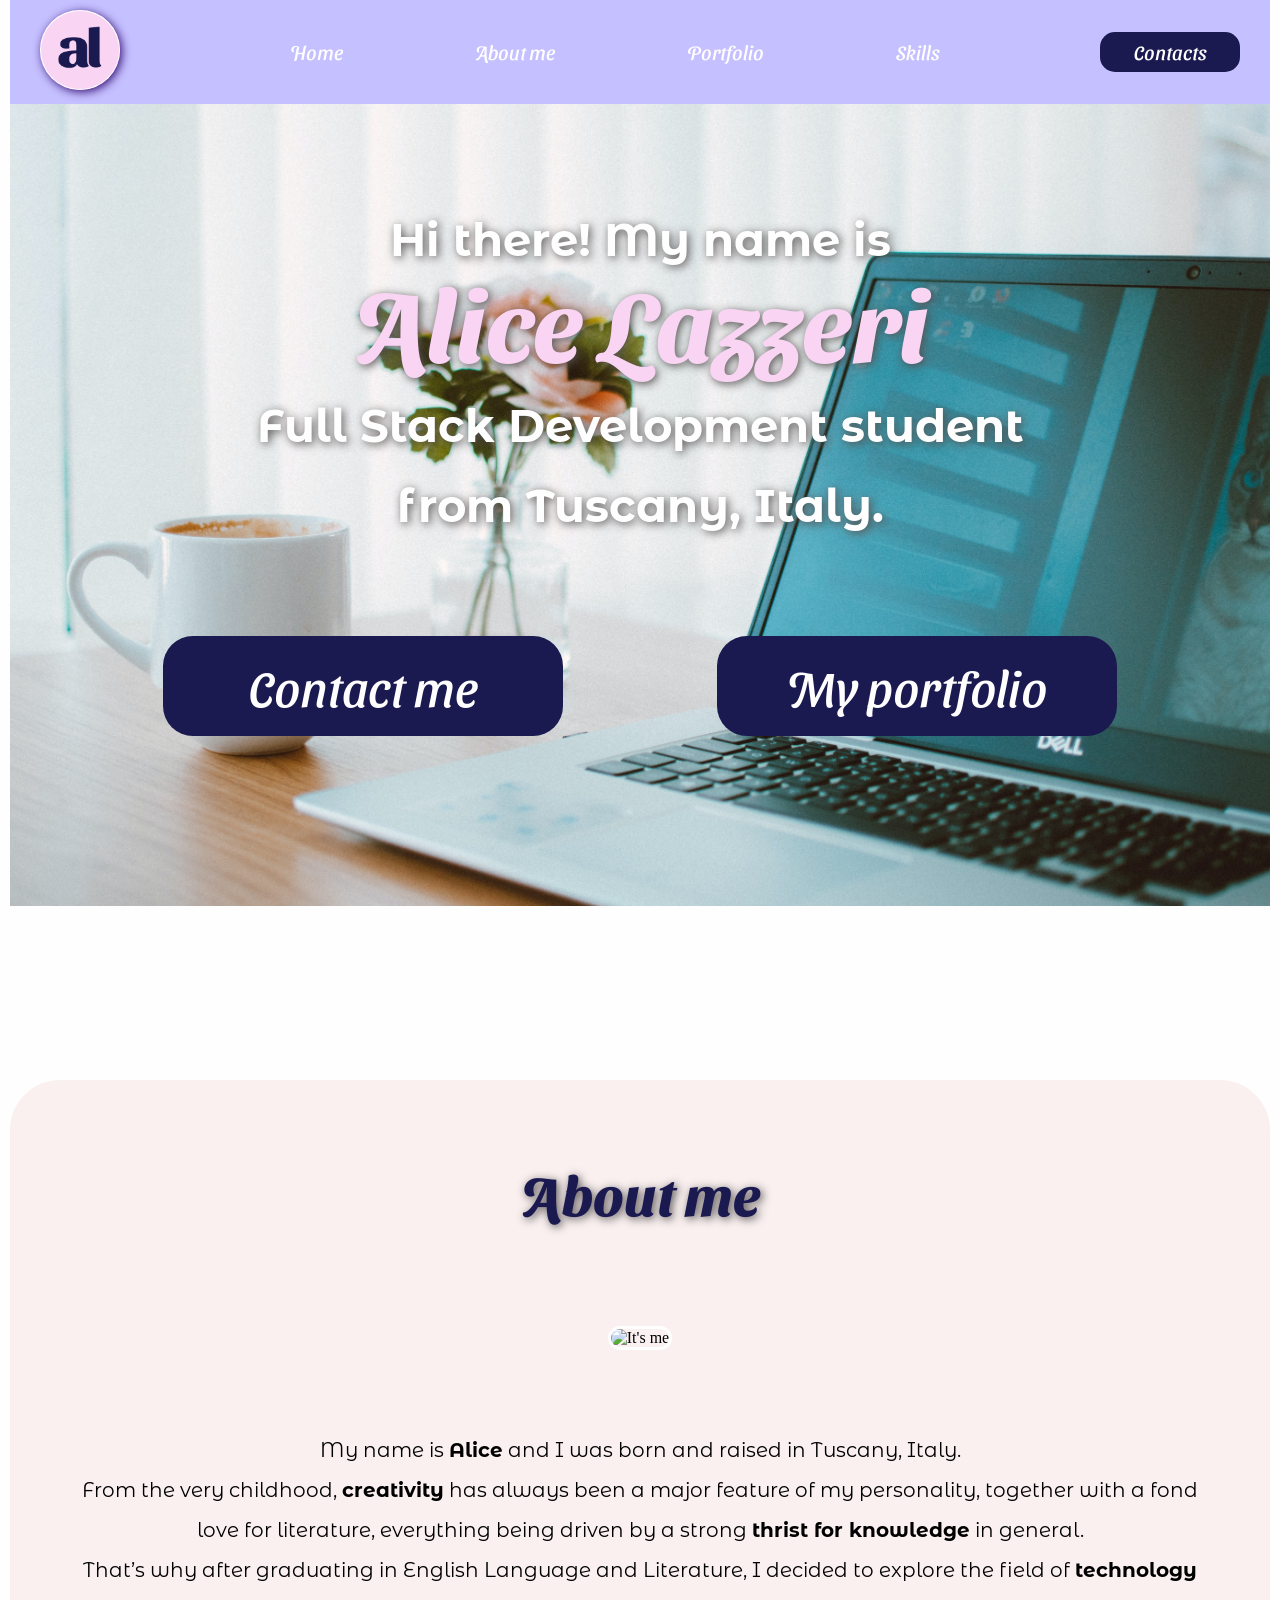
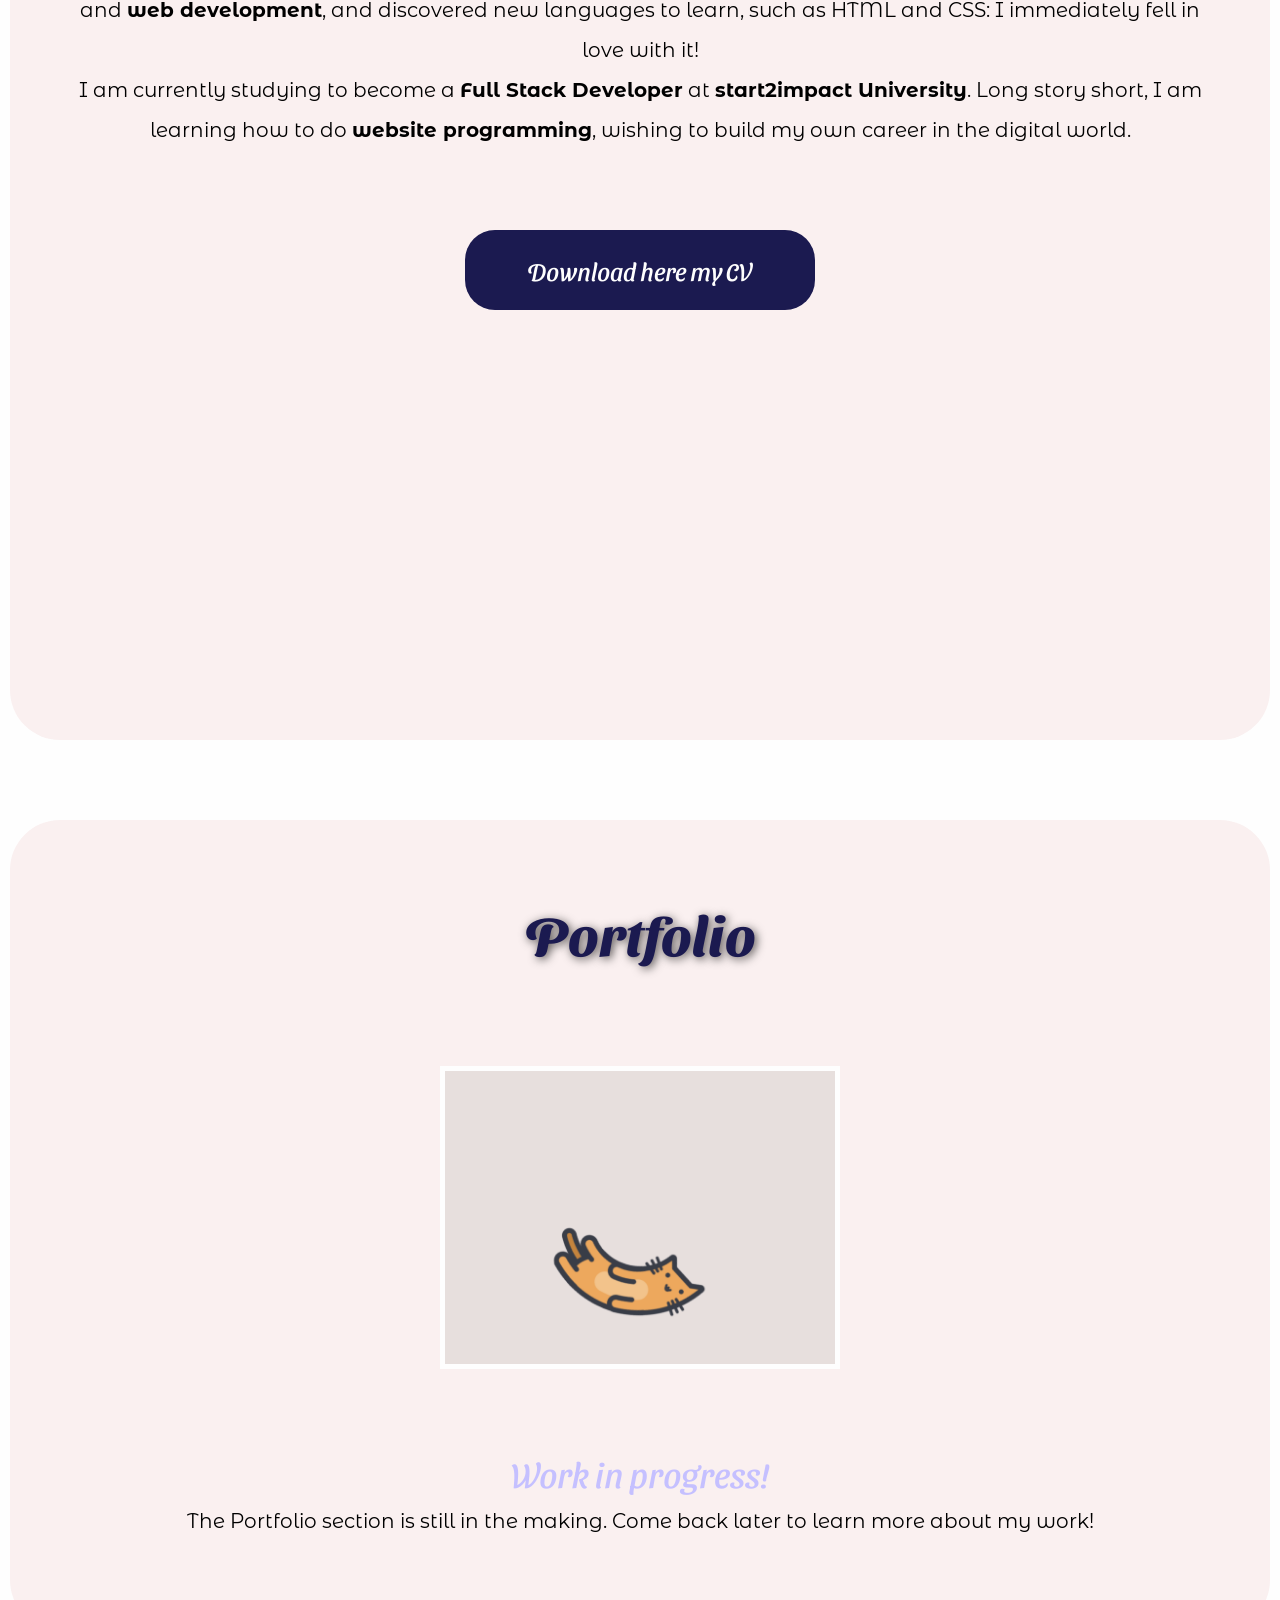
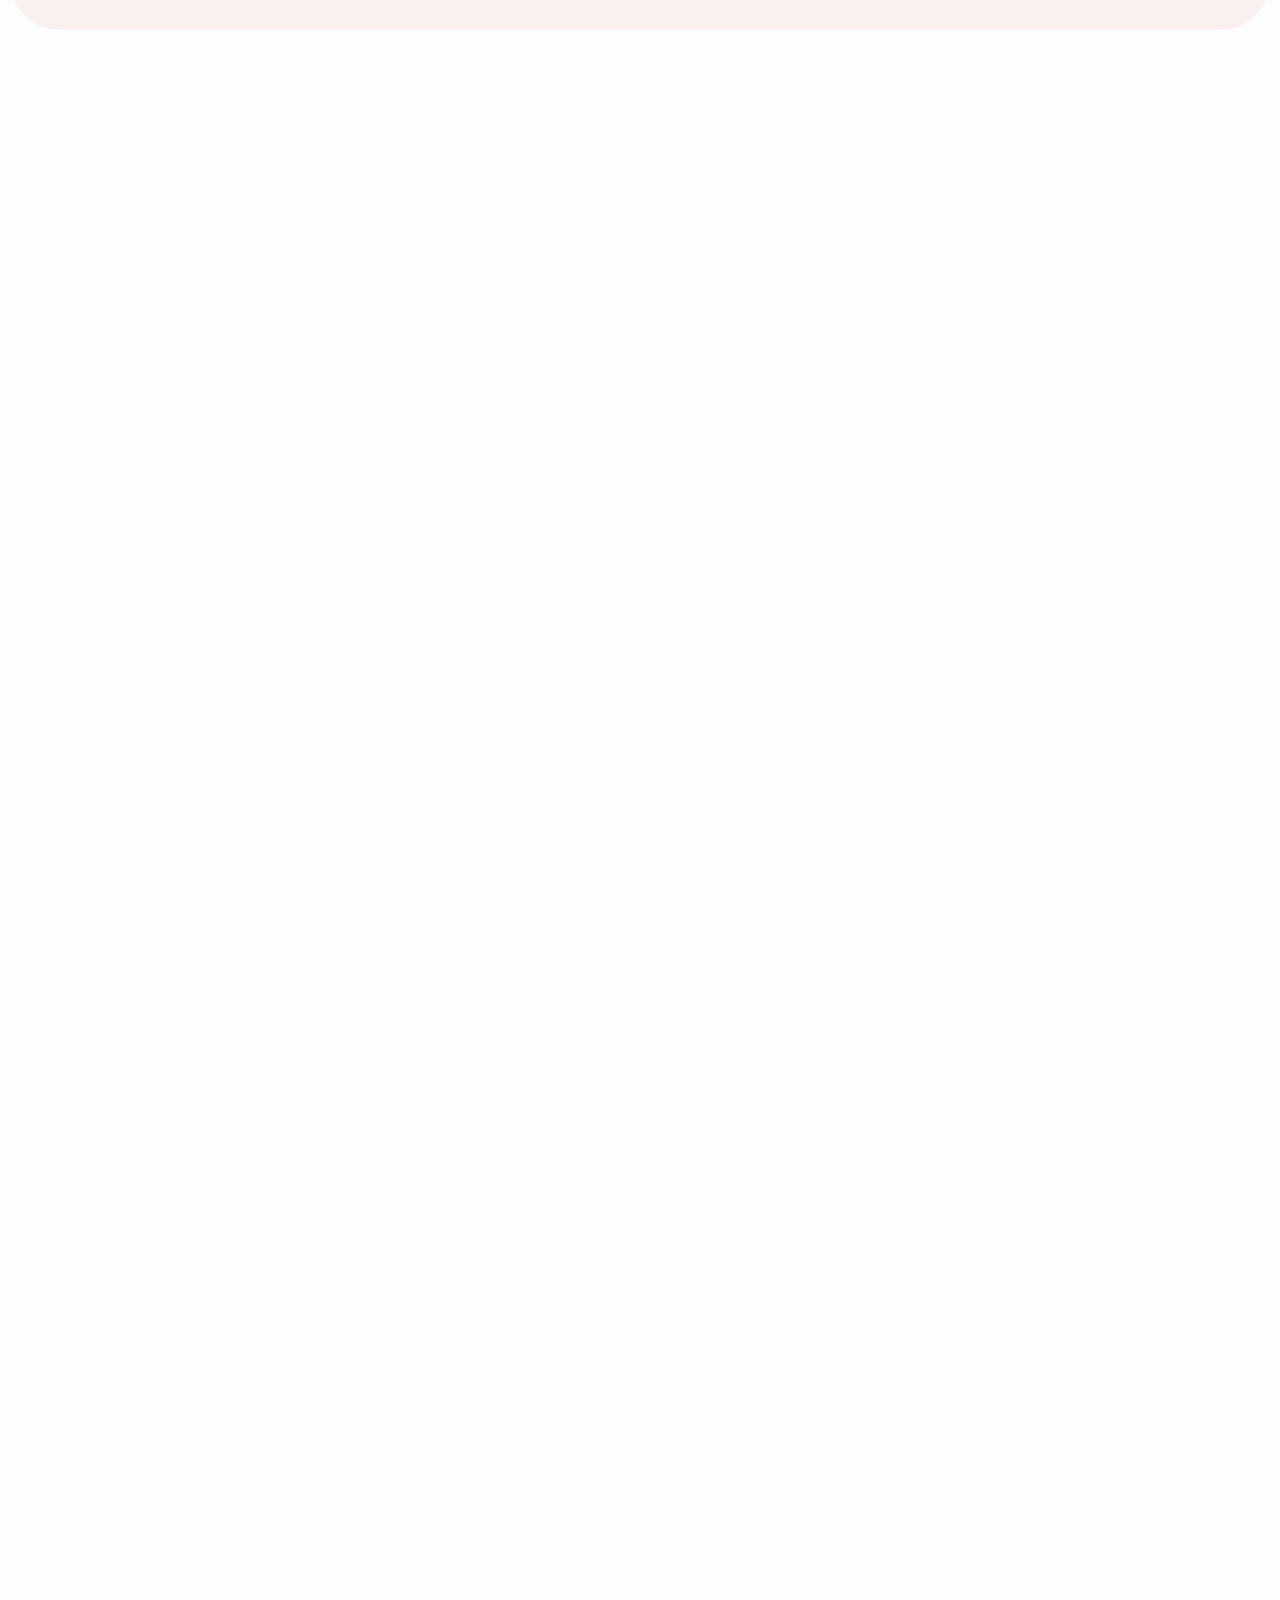
==== index.html @ 61d0f6f8 "creata pagina Portfolio" ====
<!DOCTYPE html>
<html lang="en">
<head>
  <meta charset="UTF-8">
  <meta http-equiv="X-UA-Compatible" content="IE=edge">
  <meta name="viewport" content="width=device-width, initial-scale=1.0">
  <title>Alice Lazzeri &#10072; Full Stack Developer</title>

  <link rel="icon" type="image/x-icon" href="assets/images/favicon.ico">

  <link rel="stylesheet" href="assets/css/general.css">
  <link rel="stylesheet" href="assets/css/header.css">
  <link rel="stylesheet" href="assets/css/homepage.css">
  <link rel="stylesheet" href="assets/css/aboutme.css">
  <link rel="stylesheet" href="assets/css/portfolio.css">
  <link rel="stylesheet" href="assets/css/skills.css">
  <link rel="stylesheet" href="assets/css/contacts.css">
  <link rel="stylesheet" href="assets/css/footer.css">

  <link rel="preconnect" href="https://fonts.googleapis.com">
  <link rel="preconnect" href="https://fonts.gstatic.com" crossorigin>
  <link href="https://fonts.googleapis.com/css2?family=Montserrat+Alternates:wght@100;700&family=Sansita+Swashed:wght@700&display=swap" rel="stylesheet">
 

</head>
<body>

  <!--Header-->

  <header>
    <nav class="navbar">
      <div class="left-section">
        <a href="#"> 
          <img class="lazzeri-logo" src="assets/images/logo.png" alt="My logo">
        </a>
      </div>
      <div class="middle-section">
          <a class="sections" href="#homepage">Home</a>
          <a class="sections" href="#aboutme">About me</a>
          <a class="sections" href="#portfolio">Portfolio</a>
          <a class="sections" href="#skills">Skills</a>
      </div>
      <div class="right-section">
        <button class="contacts">
          <a class="sections" href="#contacts">Contacts</a>
        </button>
      </div>
    </nav>
  </header>

  <!--Homepage-->

  <div class="intro-homepage" id="homepage">
    <div class="intro-container">
      <p class="introduction">Hi there! My name is <br>
        <span class="name">Alice Lazzeri</span> <br>
        Full Stack Development student from Tuscany, Italy.</p>
    </div>
    <div class="buttons-container">
      <button class="contact-me">
        <a class="contact-action" href="#contacts">Contact me</a>
      </button>
      <button class="contact-me">
        <a class="contact-action" href="#portfolio">My portfolio</a>
      </button>
    </div>
  </div>

  <!--About me-->

  <div class="intro-aboutme" id="aboutme">
    <h1 class="title-section">About me</h1>
    <div class="pic-container">
      <img class="profile-pic" src="assets/images/alice-lazzeri.png" alt="It's me">
    </div>
    <div class="mystory-container">
      <p class="mystory">My name is <strong>Alice</strong> and I was born and raised in Tuscany, Italy.</p>
      <p class="mystory">From the very childhood, <strong>creativity</strong> has always been a major feature of my personality, together with a fond love for literature, everything being driven by a strong <strong>thrist for knowledge</strong> in general.</p>
      <p class="mystory">That’s why after graduating in English Language and Literature, I decided to explore the field of <strong>technology</strong> and <strong>web development</strong>, and discovered new languages to learn, such as HTML and CSS: I immediately fell in love with it!</p>
      <p class="mystory">I am currently studying to become a <strong>Full Stack Developer</strong> at <a class="s2i-link"href="https://www.start2impact.it/" target="_blank">start2impact University</a>. Long story short, I am learning how to do <strong>website programming</strong>, wishing to build my own career in the digital world. </p>
    </div>
    <div class="button-container">
      <button class="download-cv"><a class="download-action" href="assets/pdf/CV_Lazzeri_Alice.pdf" target="_blank">Download here my CV</a></button>
    </div>
  </div>
  
  <!--Portfolio-->

  <div class="intro-portfolio" id="portfolio">
    <h1 class="title-section">Portfolio</h1>
    <div class="pic-container">
      <img class="loading" src="assets/images/kitty.gif" alt="Loading">
    </div>
    <div class="workinprog-container">
      <p class="workinprog"><span class="workinprog-title">Work in progress!</span> <br> 
      The Portfolio section is still in the making. Come back later to learn more about my work!</p>
    </div>
  </div>
  
 
 


</body>
</html>
---- assets/css/general.css ----
* {
    padding: 0;
    margin: 0;
    box-sizing: border-box;
    list-style: none; 
    text-decoration: none;
    scroll-behavior: smooth;
}
body {
  margin-bottom: 10px;
  margin-left: 10px;
  margin-right: 10px;
  background-color: #fefefe;
  height: 5000px;
}
p {
  font-family: 'Montserrat Alternates', sans-serif;
}
h1 {
  font-family: 'Sansita Swashed', cursive;
}
---- assets/css/header.css ----
nav {
  margin-bottom: 10px;
  margin-left: 10px;
  margin-right: 10px;
  display: flex;
  flex-direction: row;
  justify-content: space-between;
  position: fixed; 
  top: 0;
  left: 0;
  right: 0;
  bottom: 100;
  z-index: 100;
  background-color: #c5c0ff;
}
.left-section {
  display: flex; 
  justify-content: left;
  position: center;
}
.lazzeri-logo {
  width: 80px;
  height: 80px;
  border-radius: 40px;
  margin-top: 10px;
  margin-bottom: 10px;
  margin-right: 10px;
  margin-left: 30px;
  box-shadow: 2px 2px 10px rgb(51, 13, 113);
}
.middle-section {
  display: flex;
  justify-content: space-between;
  align-items: center;
  width: 650px;
}
.sections {
  font-family: 'Sansita Swashed', cursive;
  font-size: 20px;
  cursor: pointer;
  color: #fefefe;
  transition: color 0.5s text-shadow 0.5s;
}
.sections:hover {
  color: #f9d5f3;
  text-shadow: 0 0 20px rgb(85, 81, 81);
}
.sections:active {
  color: #c5c0ff;
}
.right-section {
  display: flex; 
  justify-content: space-between;
  align-items: center;
  margin-right: 30px;
}
.contacts {
  background-color: #1b1a50;
  font-size: 20px;
  cursor: pointer;
  border: none; 
  width: 140px;
  height: 40px;
  border-radius: 15px;
  transition: color 0.5s box-shadow 0.5s;
}
.contacts:hover {
  box-shadow: 0 0 20px rgb(85, 81, 81);
}
---- assets/css/homepage.css ----
.intro-homepage {
  text-align: center;
  width: 100%;
  height: 1000px;
  padding-top: 100px;
  padding-bottom: 400px;
  background-image: url(../images/pc-flowers.jpg);
  background-size: cover;
  background-repeat: no-repeat;
  background-position: center;
  background-attachment: fixed;
  text-align: center;
}
.intro-container {
  text-align: center;
  margin-top: 100px;
  padding-left: 200px;
  padding-right: 200px;
 
}
.introduction {
  font-size: 45px;
  font-weight: bold;
  text-align: center;
  color: #fefefe;
  z-index: 1;
  line-height: 80px;
  text-shadow: 2px 2px 10px rgb(85, 81, 81);
}
.name {
  font-family: 'Sansita Swashed', cursive;
  font-size: 100px;
  color: #f9d5f3;
  text-shadow: 2px 2px 10px rgb(85, 81, 81);
}
.buttons-container {
  display: flex;
  flex-direction: row;
  justify-content: space-evenly;
  align-items: center;
}
.contact-me {
  margin-top: 90px;
  background-color: #1b1a50;
  cursor: pointer;
  border: none; 
  width: 400px;
  height: 100px;
  border-radius: 30px;
  transition: color 0.5s box-shadow 0.5s;
}
.contact-me:hover {
  box-shadow: 0 0 20px rgb(85, 81, 81);
}
.contact-action {
  font-family: 'Sansita Swashed', cursive;
  font-size: 50px;
  color: #fefefe;
  text-align: center;
  transition: color 0.5s text-shadow 0.5s;
}
.contact-action:hover {
  color: #f9d5f3;
  text-shadow: 0 0 20px rgb(85, 81, 81);
}
.contact-action:active {
  color: #c5c0ff;
}
---- assets/css/aboutme.css ----
.intro-aboutme {
  margin-top: 80px;
  margin-bottom: 80px;
  background-color: #faf0f0;
  border-radius: 50px;
  height: 1260px;
}
.title-section {
  color: #1b1a50; 
  font-size: 55px;
  text-align: center;
  padding-top: 80px;
  text-shadow: 2px 2px 10px rgb(85, 81, 81);
}
.pic-container {
  margin-top: 80px;
  margin-bottom: 80px;
  text-align: center;
}
.profile-pic {
  width: 300px;
  height: 300px; 
  border-radius: 150px;
  border-style: solid;
  border-width: 3px;
  border-color: #fefefe;
  object-fit: cover;
  position: relative;
}
.mystory-container {
  text-align: center;
  padding-bottom: 50px;
  padding-left: 50px;
  padding-right: 50px;
}
.mystory {
  font-size: 20px;
  text-align: center;
  line-height: 40px;
}
.bold-text {
  font-weight: 700;
}
.s2i-link {
  font-weight: bold;
  color: #000000;
}
.s2i-link:hover {
  color: #0ea158;
  text-decoration: underline;
}
.s2i-link:active {
  color: #811d7d;
  text-decoration: underline;
}
.button-container {
  text-align: center;
  margin-top: 30px;
}
.download-cv {
  background-color: #1b1a50;
  cursor: pointer;
  border: none; 
  width: 350px;
  height: 80px;
  border-radius: 30px;
  transition: color 0.5s box-shadow 0.5s;
}
.download-cv:hover {
  box-shadow: 0 0 20px rgb(85, 81, 81);
}
.download-action {
  font-family: 'Sansita Swashed', cursive;
  font-size: 25px;
  color: #fefefe;
  text-align: center;
  transition: color 0.5s text-shadow 0.5s;
}
.download-action:hover {
  color: #f9d5f3;
  text-shadow: 0 0 20px rgb(85, 81, 81);
}
.download-action:active {
  color: #c5c0ff;
}
---- assets/css/portfolio.css ----
.intro-portfolio {
  margin-top: 80px;
  margin-bottom: 80px;
  background-color: #faf0f0;
  border-radius: 50px;
  height: 810px;
}
.title-section {
  color: #1b1a50; 
  font-size: 55px;
  text-align: center;
  padding-top: 80px;
  text-shadow: 2px 2px 10px rgb(85, 81, 81);
}
.pic-container {
  margin-top: 100px;
  margin-bottom: 80px;
  text-align: center;
}
.loading {
  width: 400px;
  border-style: solid;
  border-width: 5px;
  border-color: #fefefe;
}
.workinprog-container {
  margin-top: 80px;
  margin-bottom: 50px;
  text-align: center;
  line-height: 40px;
}
.workinprog {
  font-size: 20px;
}
.workinprog-title {
  font-family: 'Sansita Swashed', cursive;
  font-size: 35px;
  color: #c5c0ff;
}
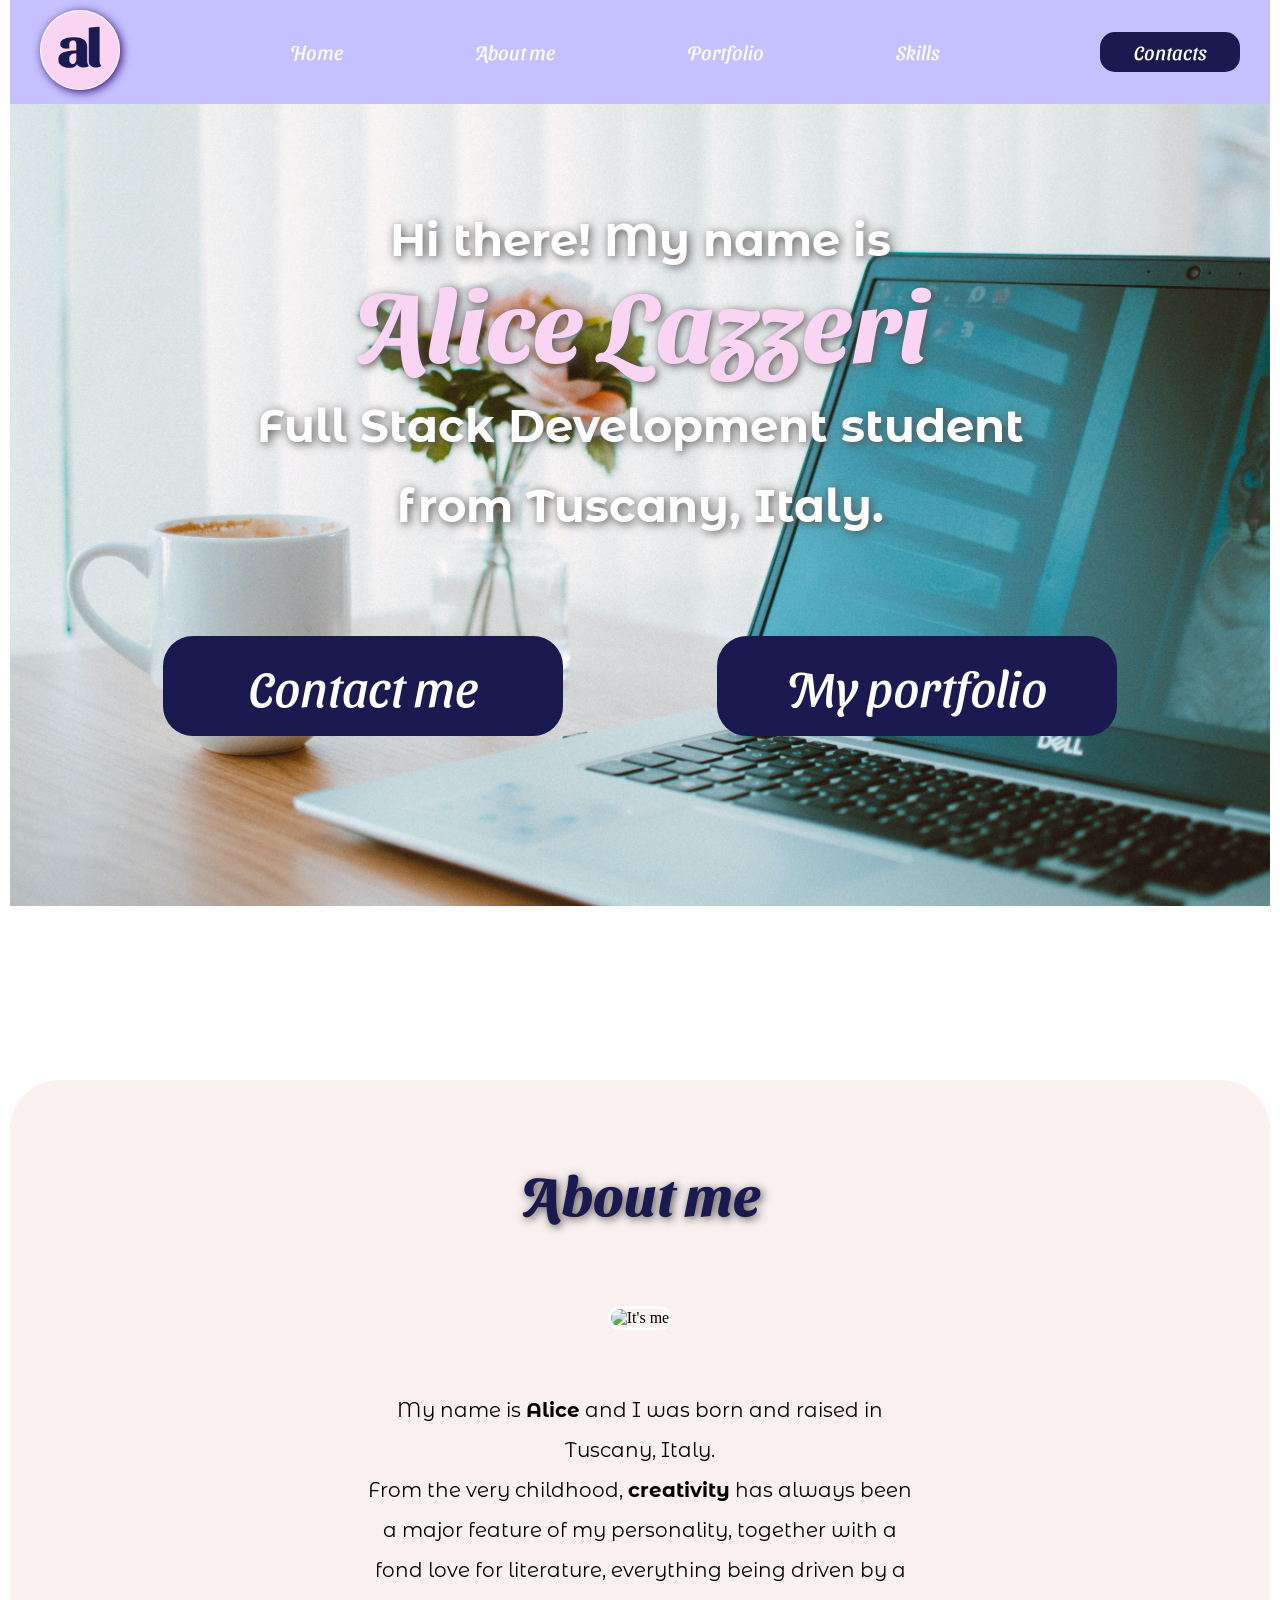
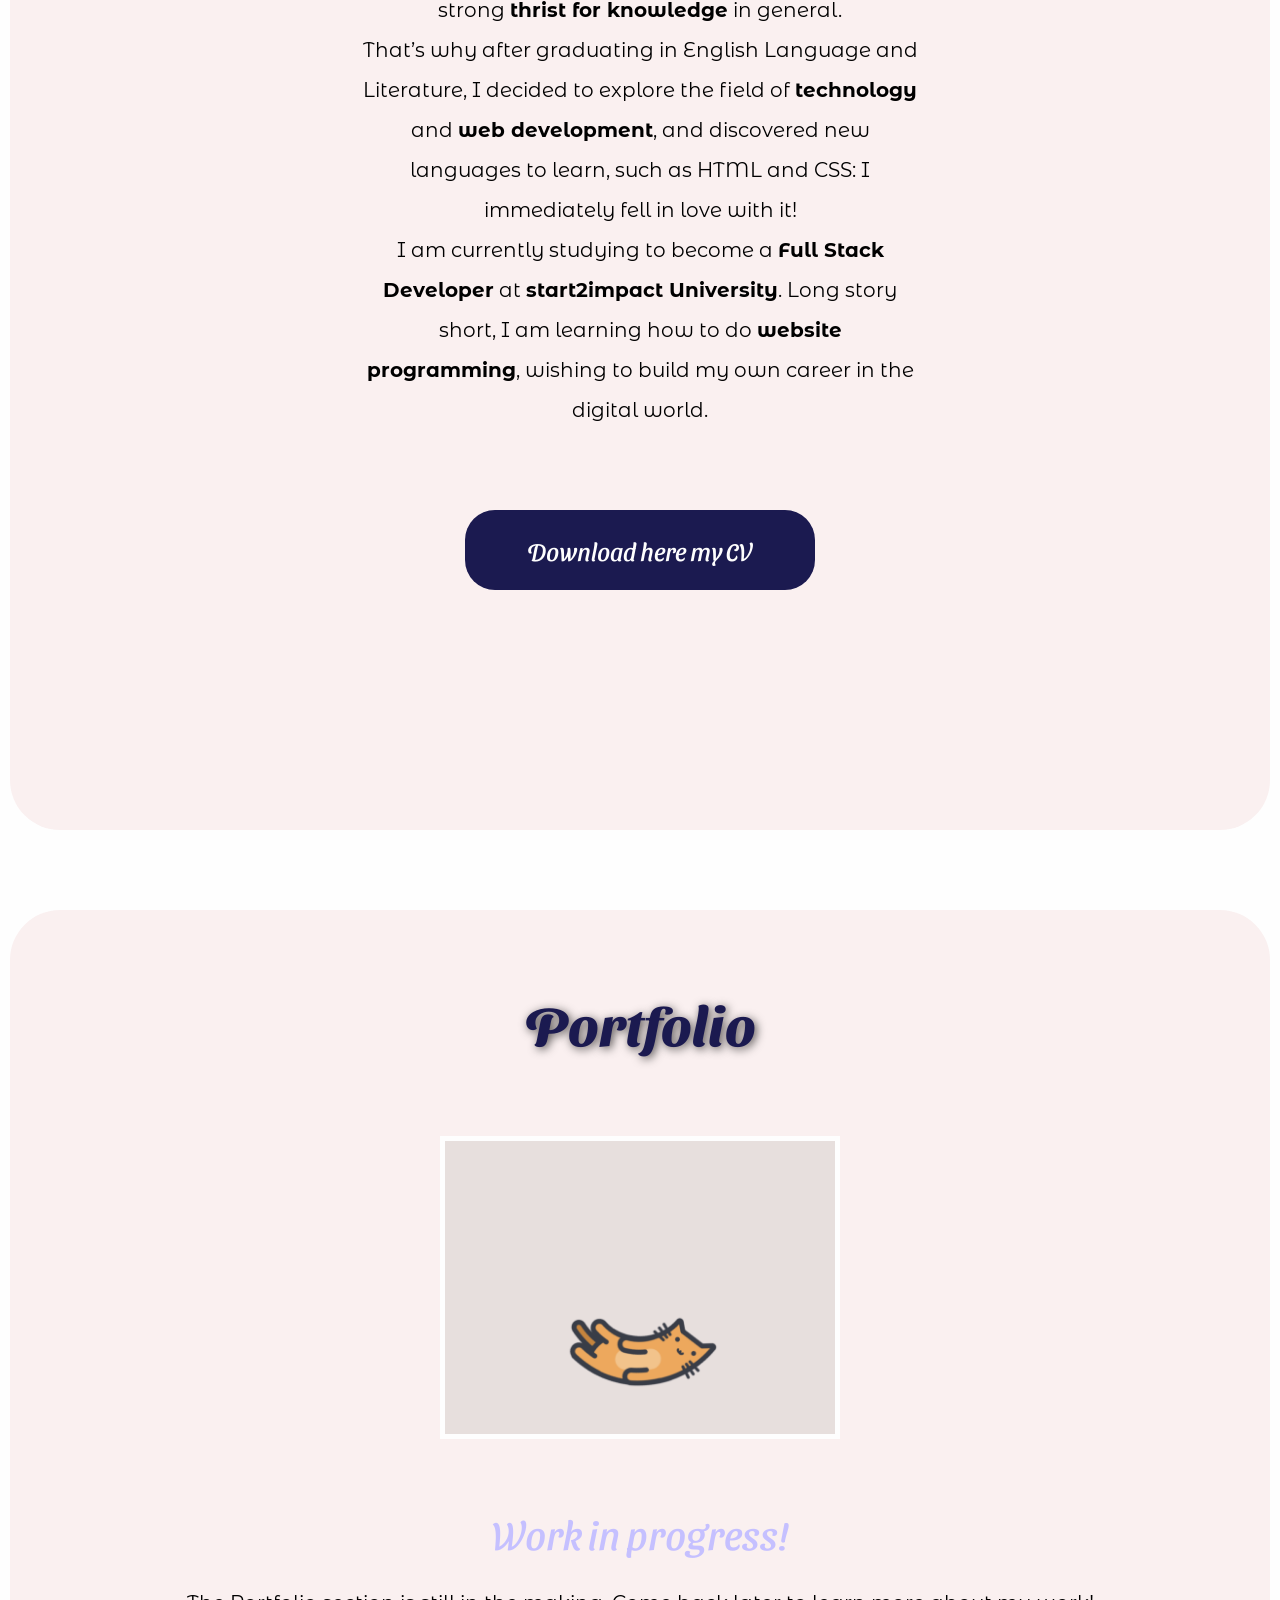
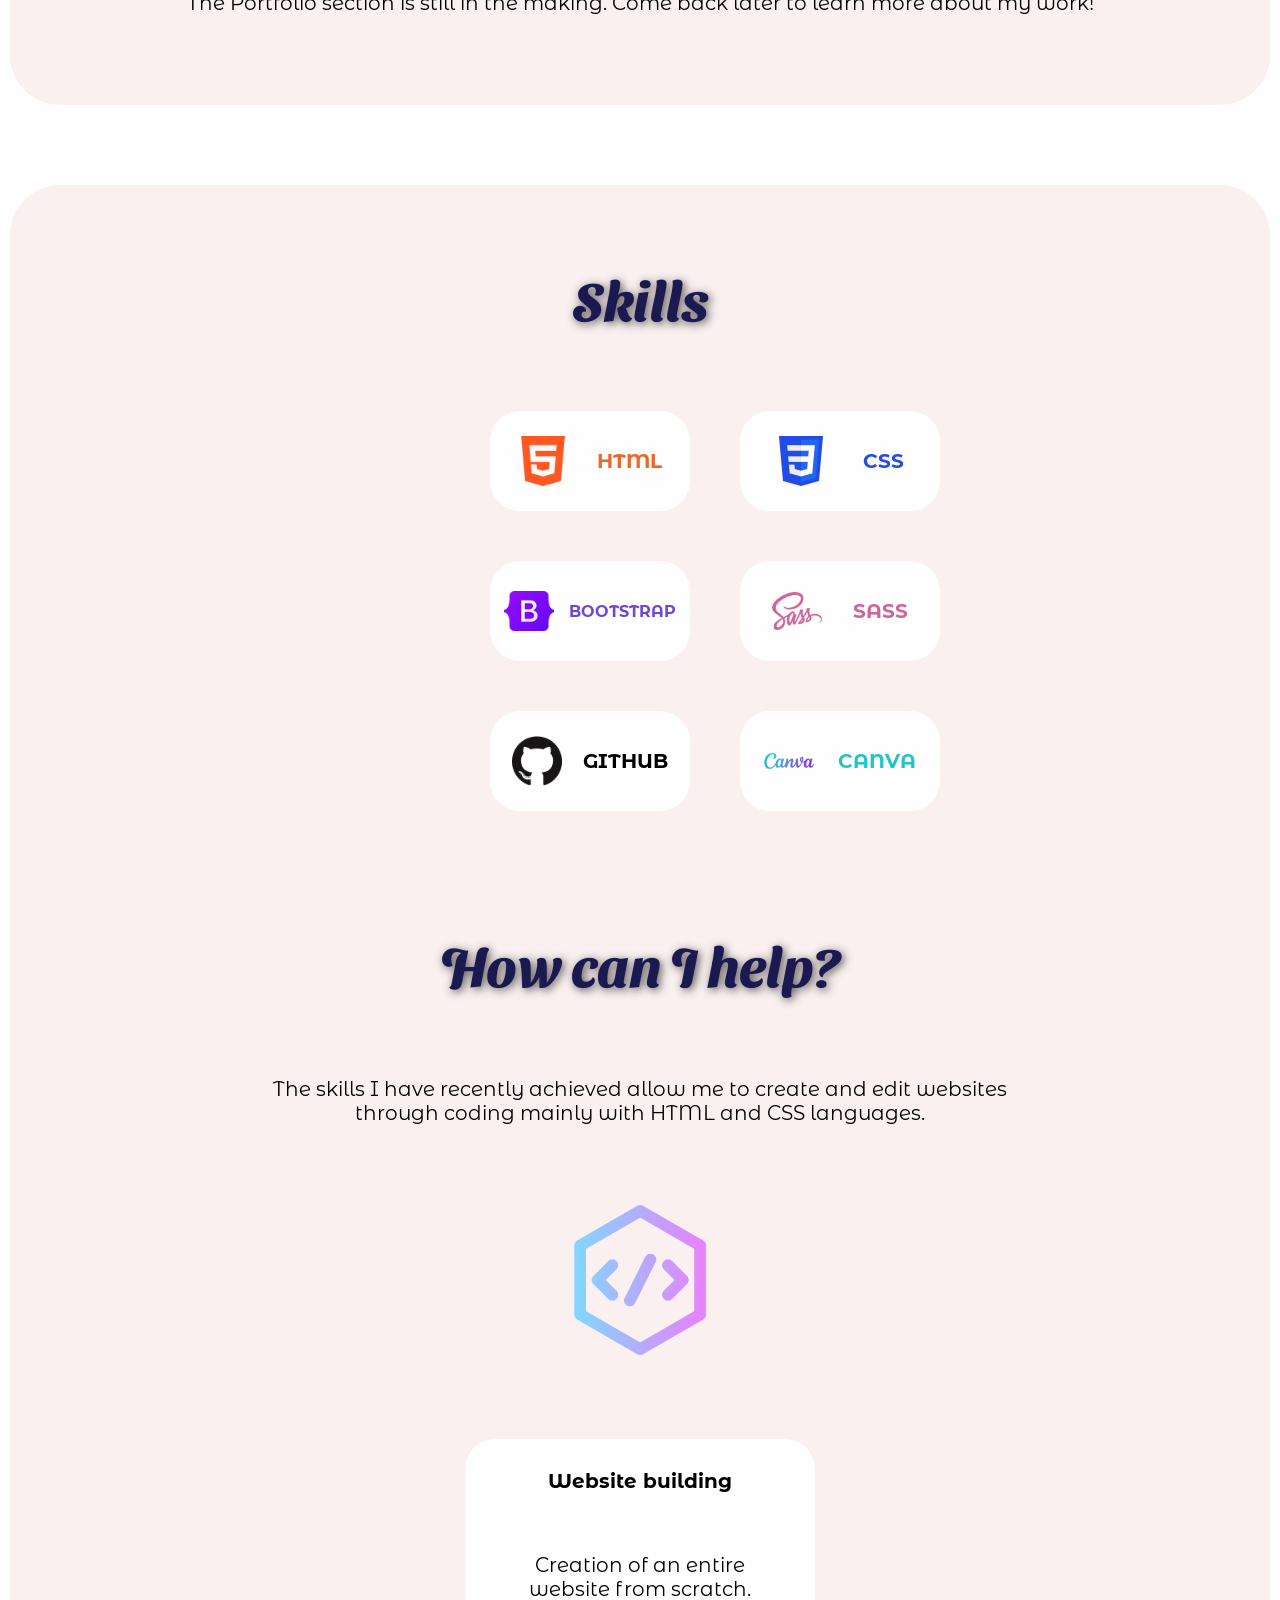
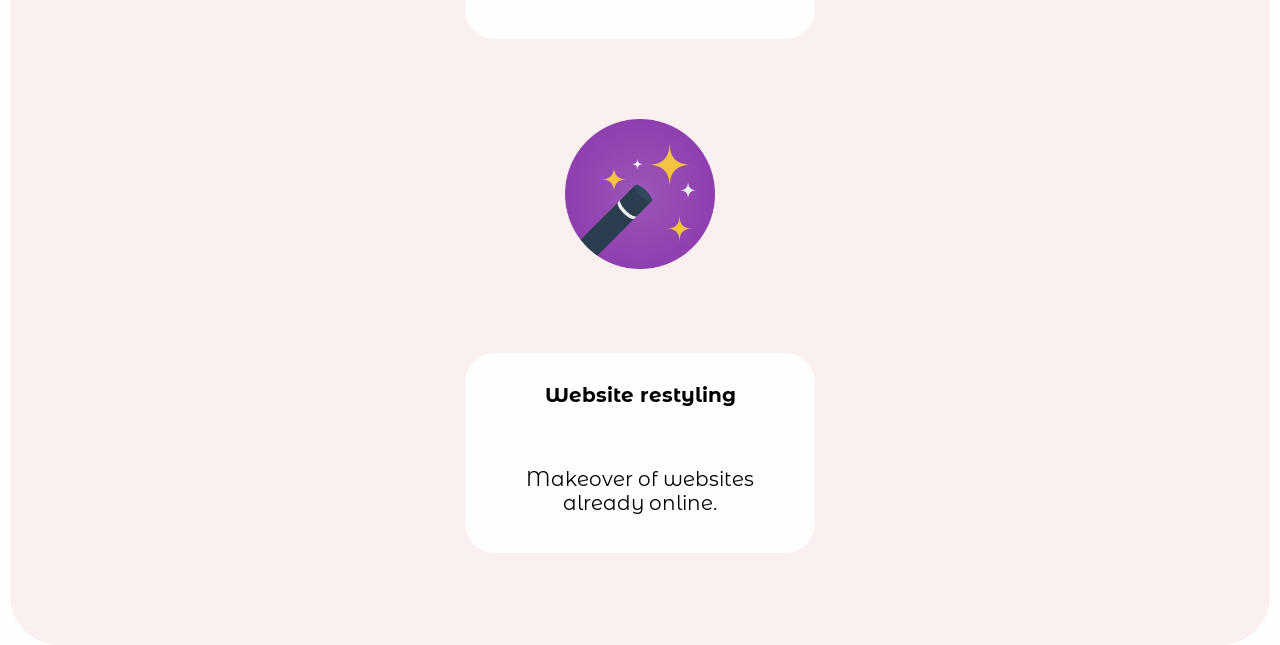
==== commit 6d7b82d7: "creata pagina Skills" ====
--- a/index.html
+++ b/index.html
@@ -96,10 +96,55 @@
       The Portfolio section is still in the making. Come back later to learn more about my work!</p>
     </div>
   </div>
+
+  <!--Skills-->
+
+  <div class="intro-skills" id="skills">
+    <h1 class="title-section">Skills</h1>
+    <div class="skills-container">
+      <div class="skill-container">
+        <img class="logo-pic" src="assets/images/html-logo.png" alt="HTML logo">
+        <p class="html-text">HTML</p>
+      </div>
+      <div class="skill-container">
+        <img class="logo-pic" src="assets/images/css-logo.png" alt="CSS logo">
+        <p class="css-text">CSS</p>
+      </div>
+      <div class="skill-container">
+        <img class="logo-pic" src="assets/images/bootstrap-logo.png" alt="Bootstrap logo">
+        <p class="bootstrap-text">BOOTSTRAP</p>
+      </div>
+      <div class="skill-container">
+        <img class="logo-pic" src="assets/images/sass-logo.png" alt="SASS logo">
+        <p class="sass-text">SASS</p>
+      </div>
+      <div class="skill-container">
+        <img class="logo-pic" src="assets/images/github-logo.png" alt="GitHub logo">
+        <p class="github-text">GITHUB</p>
+      </div>
+      <div class="skill-container">
+        <img class="logo-pic" src="assets/images/canva-logo.png" alt="Canva logo">
+        <p class="canva-text">CANVA</p>
+      </div>
+    </div>
+    <h1 class="title-section">How can I help?</h1>
+    <p class="skills-description">The skills I have recently achieved allow me to create and edit websites through coding mainly with HTML and CSS languages.</p>
+    <div class="skills-pic-container">
+      <img class="skills-pic" src="assets/images/coding.png" alt="Coding">
+    </div>
+    <div class="howcanihelp-container">
+      <p class="howcanihelp-description"><strong>Website building</strong></p>
+      <p class="howcanihelp-description">Creation of an entire website from scratch.</p>
+    </div>
+    <div class="skills-pic-container">
+      <img class="skills-pic" src="assets/images/restyling.png" alt="Restyling">
+    </div>
+    <div class="howcanihelp-container">
+      <p class="howcanihelp-description"><strong>Website restyling</strong></p>
+      <p class="howcanihelp-description">Makeover of websites already online.</p>
+    </div>
+  </div>
   
  
- 
-
-
 </body>
 </html>
--- a/assets/css/aboutme.css
+++ b/assets/css/aboutme.css
@@ -3,7 +3,7 @@
   margin-bottom: 80px;
   background-color: #faf0f0;
   border-radius: 50px;
-  height: 1260px;
+  height: 1350px;
 }
 .title-section {
   color: #1b1a50; 
@@ -32,6 +32,8 @@
   padding-bottom: 50px;
   padding-left: 50px;
   padding-right: 50px;
+  margin-right: 300px;
+  margin-left: 300px;
 }
 .mystory {
   font-size: 20px;
--- a/assets/css/portfolio.css
+++ b/assets/css/portfolio.css
@@ -3,7 +3,7 @@
   margin-bottom: 80px;
   background-color: #faf0f0;
   border-radius: 50px;
-  height: 810px;
+  height: 795px;
 }
 .title-section {
   color: #1b1a50; 
@@ -13,8 +13,8 @@
   text-shadow: 2px 2px 10px rgb(85, 81, 81);
 }
 .pic-container {
-  margin-top: 100px;
-  margin-bottom: 80px;
+  margin-top: 80px;
+  margin-bottom: 60px;
   text-align: center;
 }
 .loading {
@@ -24,16 +24,16 @@
   border-color: #fefefe;
 }
 .workinprog-container {
-  margin-top: 80px;
-  margin-bottom: 50px;
+  margin-top: 60px;
+  margin-bottom: 60px;
   text-align: center;
-  line-height: 40px;
+  line-height: 60px;
 }
 .workinprog {
   font-size: 20px;
 }
 .workinprog-title {
   font-family: 'Sansita Swashed', cursive;
-  font-size: 35px;
+  font-size: 40px;
   color: #c5c0ff;
 }
--- a/assets/css/skills.css
+++ b/assets/css/skills.css
@@ -0,0 +1,111 @@
+.intro-skills {
+  margin-top: 80px;
+  margin-bottom: 80px;
+  background-color: #faf0f0;
+  border-radius: 50px;
+  height: 2060px;
+}
+.title-section {
+  color: #1b1a50; 
+  font-size: 55px;
+  text-align: center;
+  padding-top: 80px;
+  text-shadow: 2px 2px 10px rgb(85, 81, 81);
+}
+.skills-container {
+  display: grid;
+  grid-template-columns: 1fr 1fr;
+  column-gap: 50px;
+  row-gap: 50px;
+  text-align: center;
+  margin-top: 80px;
+  margin-bottom: 40px;
+  margin-left: auto;
+  margin-right: auto;
+  margin-left: 480px;
+  margin-right: 480px;
+}
+.skill-container {
+  background-color: #fefefe;
+  border-radius: 30px;
+  width: 200px;
+  height: 100px;
+  display: flex;
+  justify-content: space-evenly;
+  align-items: center;
+  transition: box-shadow 0.5s;
+}
+.skill-container:hover {
+  box-shadow: 0 0 20px rgb(51, 13, 113);
+}
+.logo-pic {
+  width: 50px;
+  height: auto;
+  display: inline-block;
+  object-fit: contain;
+}
+.html-text {
+  font-size: 20px;
+  font-weight: bold;
+  color: #f06529;
+}
+.css-text {
+  font-size: 20px;
+  font-weight: bold;
+  color: #264de4;
+}
+.bootstrap-text {
+  font-size: 16px;
+  font-weight: bold;
+  color: #6c48d4;
+}
+.sass-text {
+  font-size: 20px;
+  font-weight: bold;
+  color: #cd6799;
+}
+.github-text {
+  font-size: 20px;
+  font-weight: bold;
+  color: #000000;
+}
+.canva-text {
+  font-size: 20px;
+  font-weight: bold;
+  color: #20c4cb;
+}
+.skills-description {
+  font-size: 20px;
+  text-align: center;
+  margin-top: 80px;
+  margin-left: auto;
+  margin-right: auto;
+  width: 800px;
+}
+.skills-pic-container {
+  text-align: center;
+  margin-top: 80px;
+  margin-bottom: 80px;
+}
+.skills-pic {
+  width: 150px;
+  height: 150px;
+}
+.howcanihelp-container {
+  background-color: #fefefe;
+  border-radius: 30px;
+  width: 350px;
+  height: 200px;
+  text-align: center;
+  margin-left: auto;
+  margin-right: auto;
+  transition: box-shadow 0.5s;
+}
+.howcanihelp-container:hover {
+  box-shadow: 0 0 20px rgb(51, 13, 113);
+}
+.howcanihelp-description {
+  font-size: 20px;
+  padding: 30px;
+  align-items: center;
+}
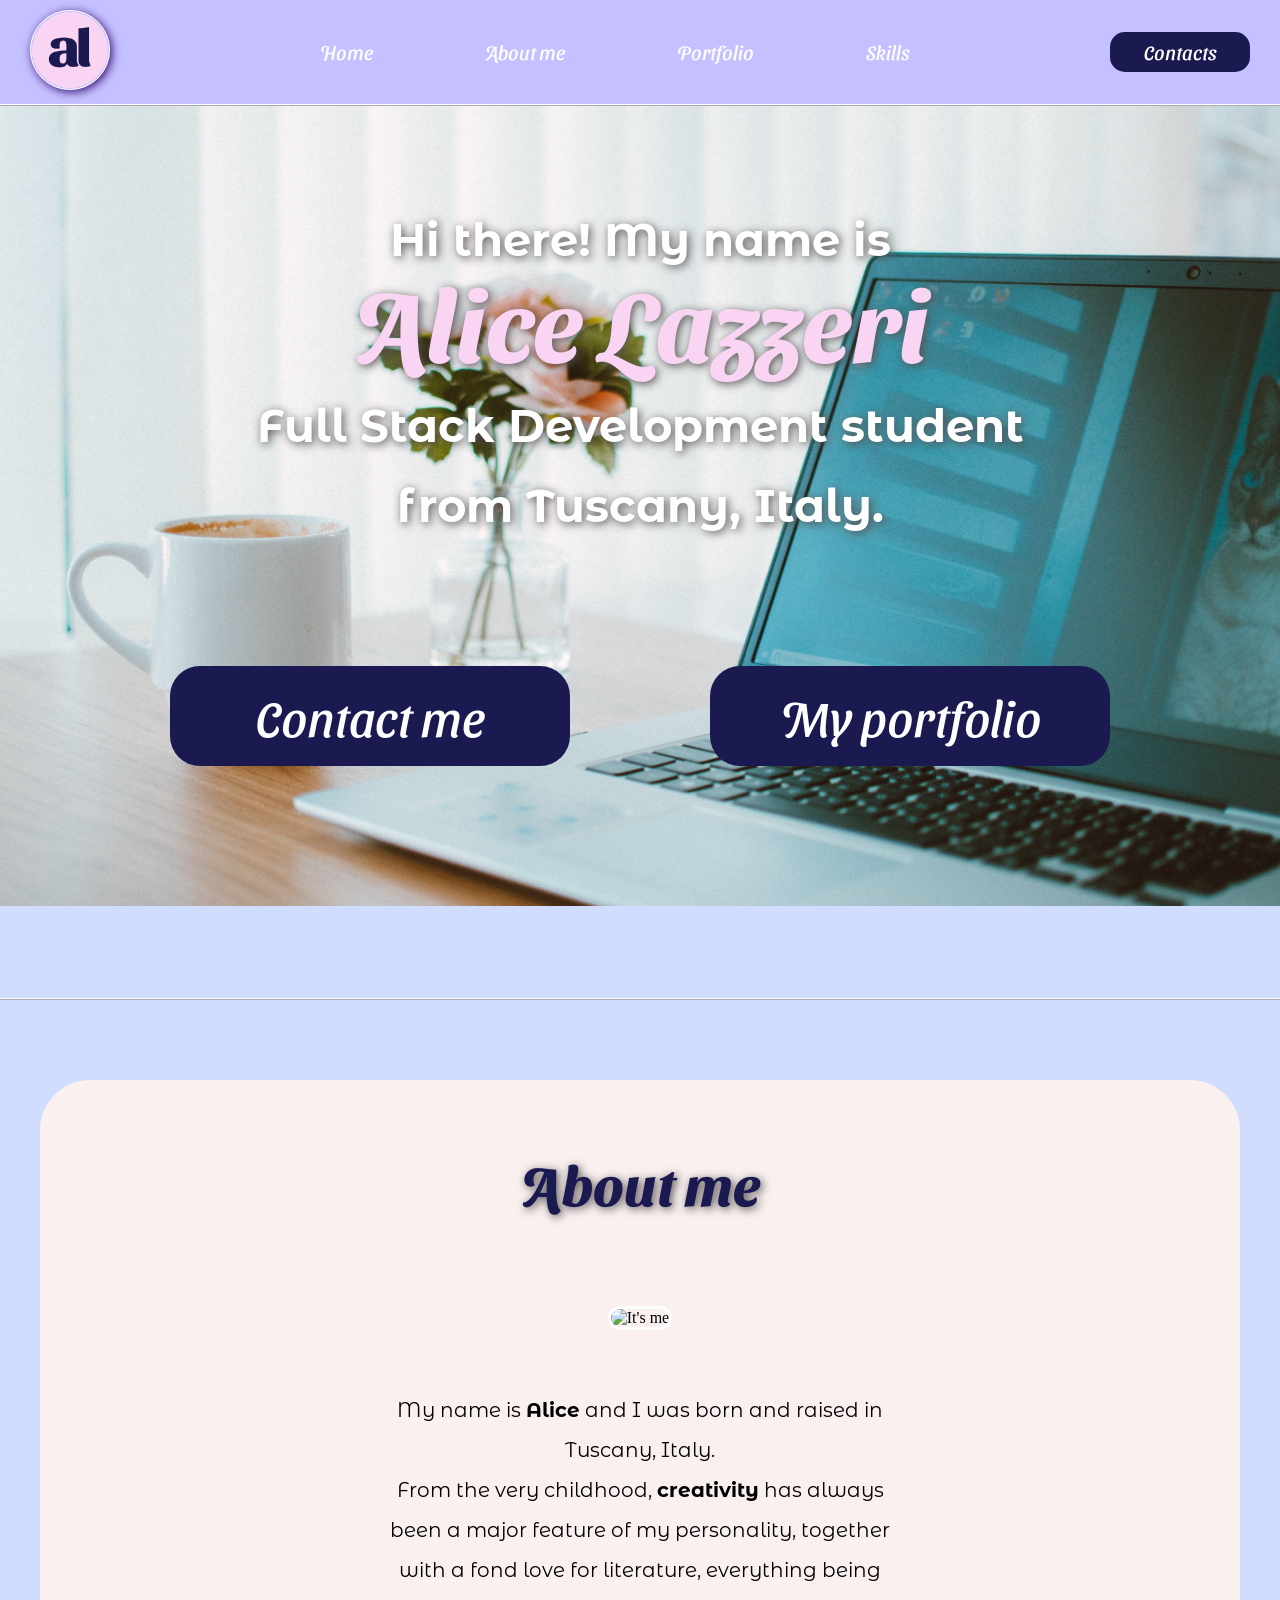
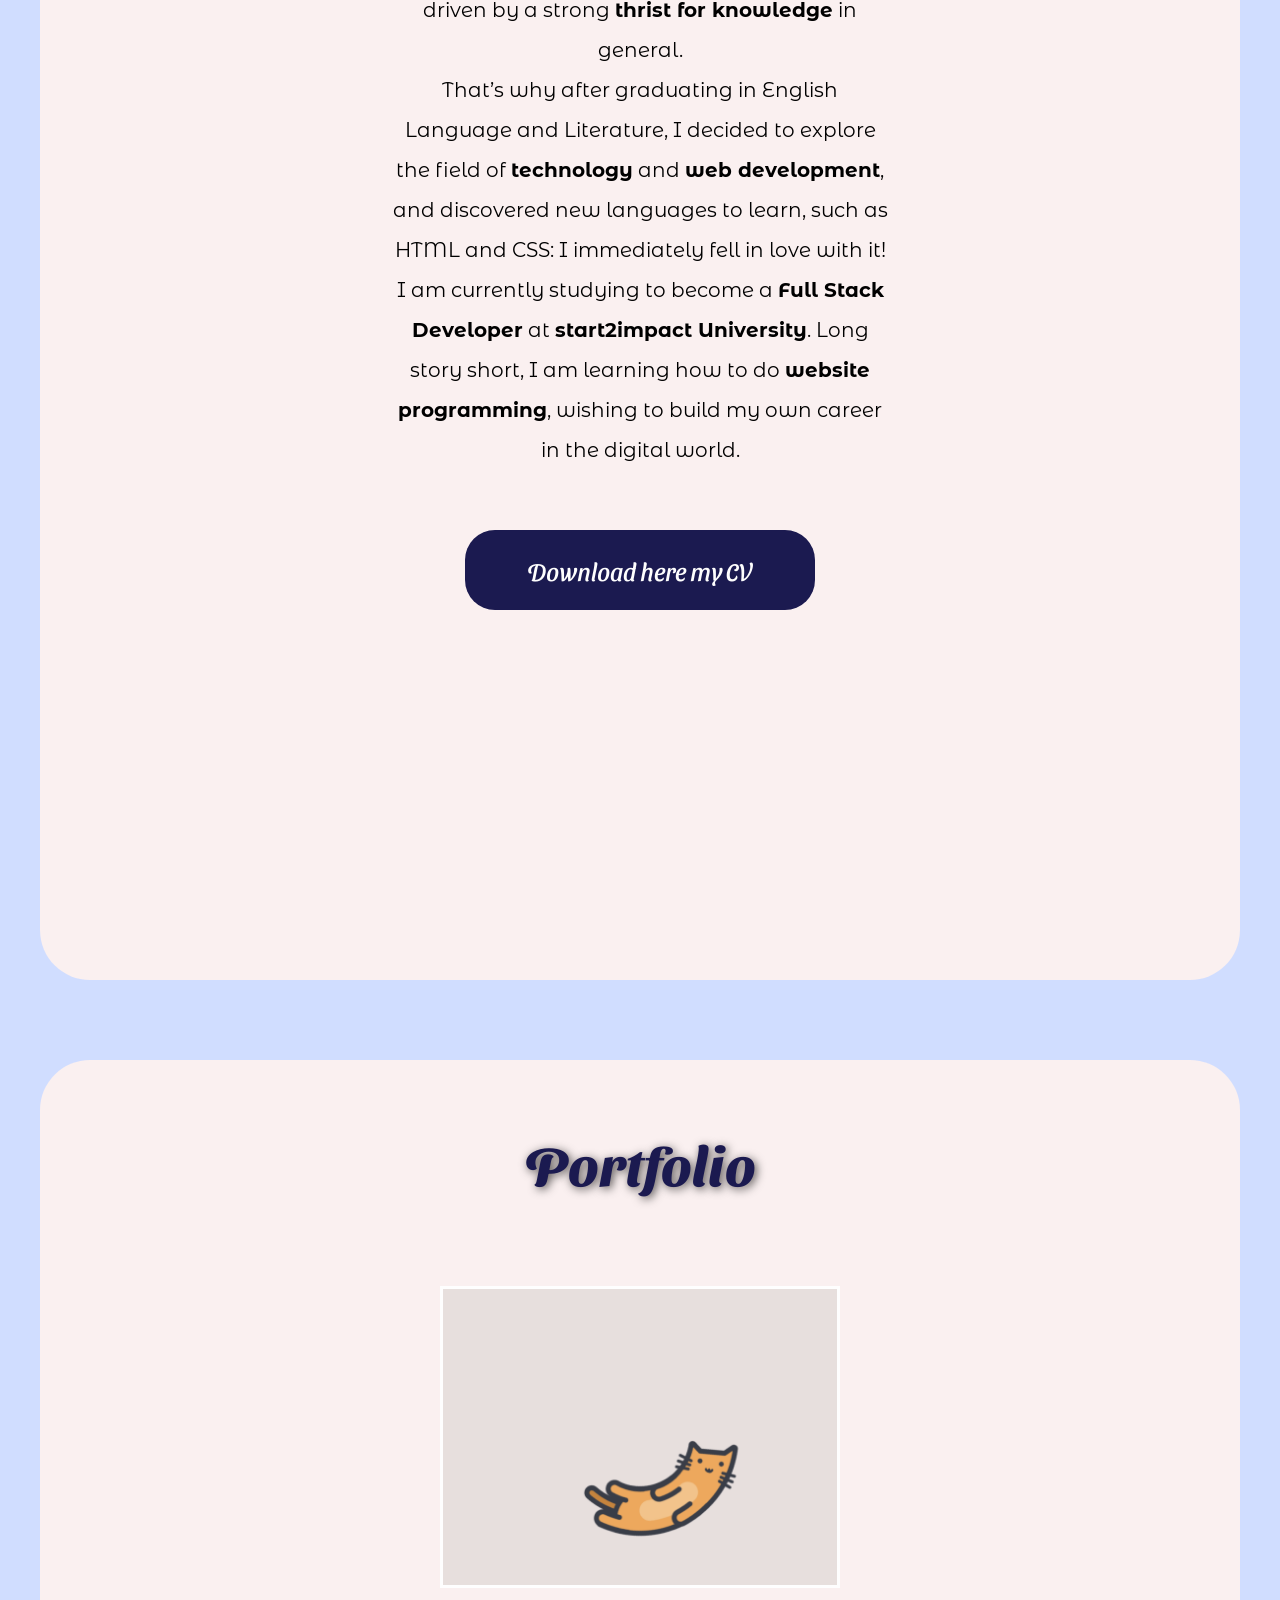
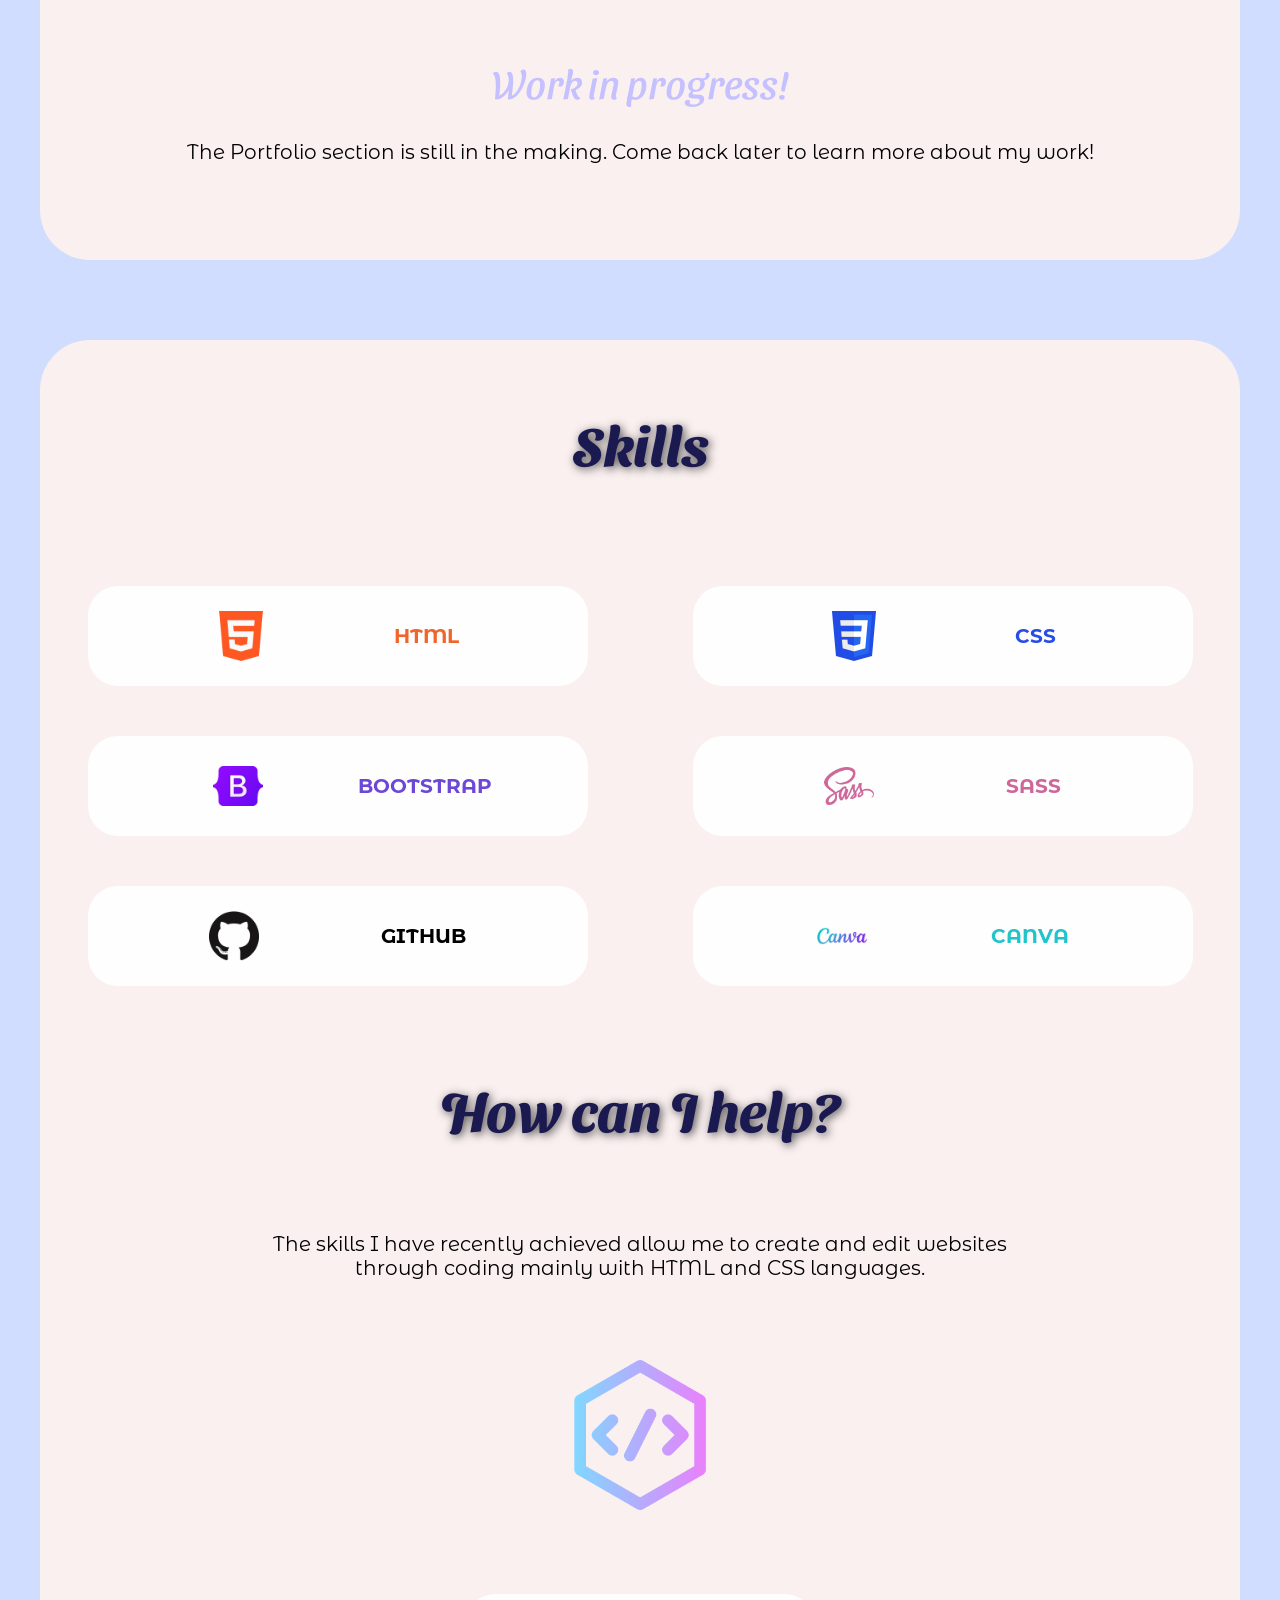
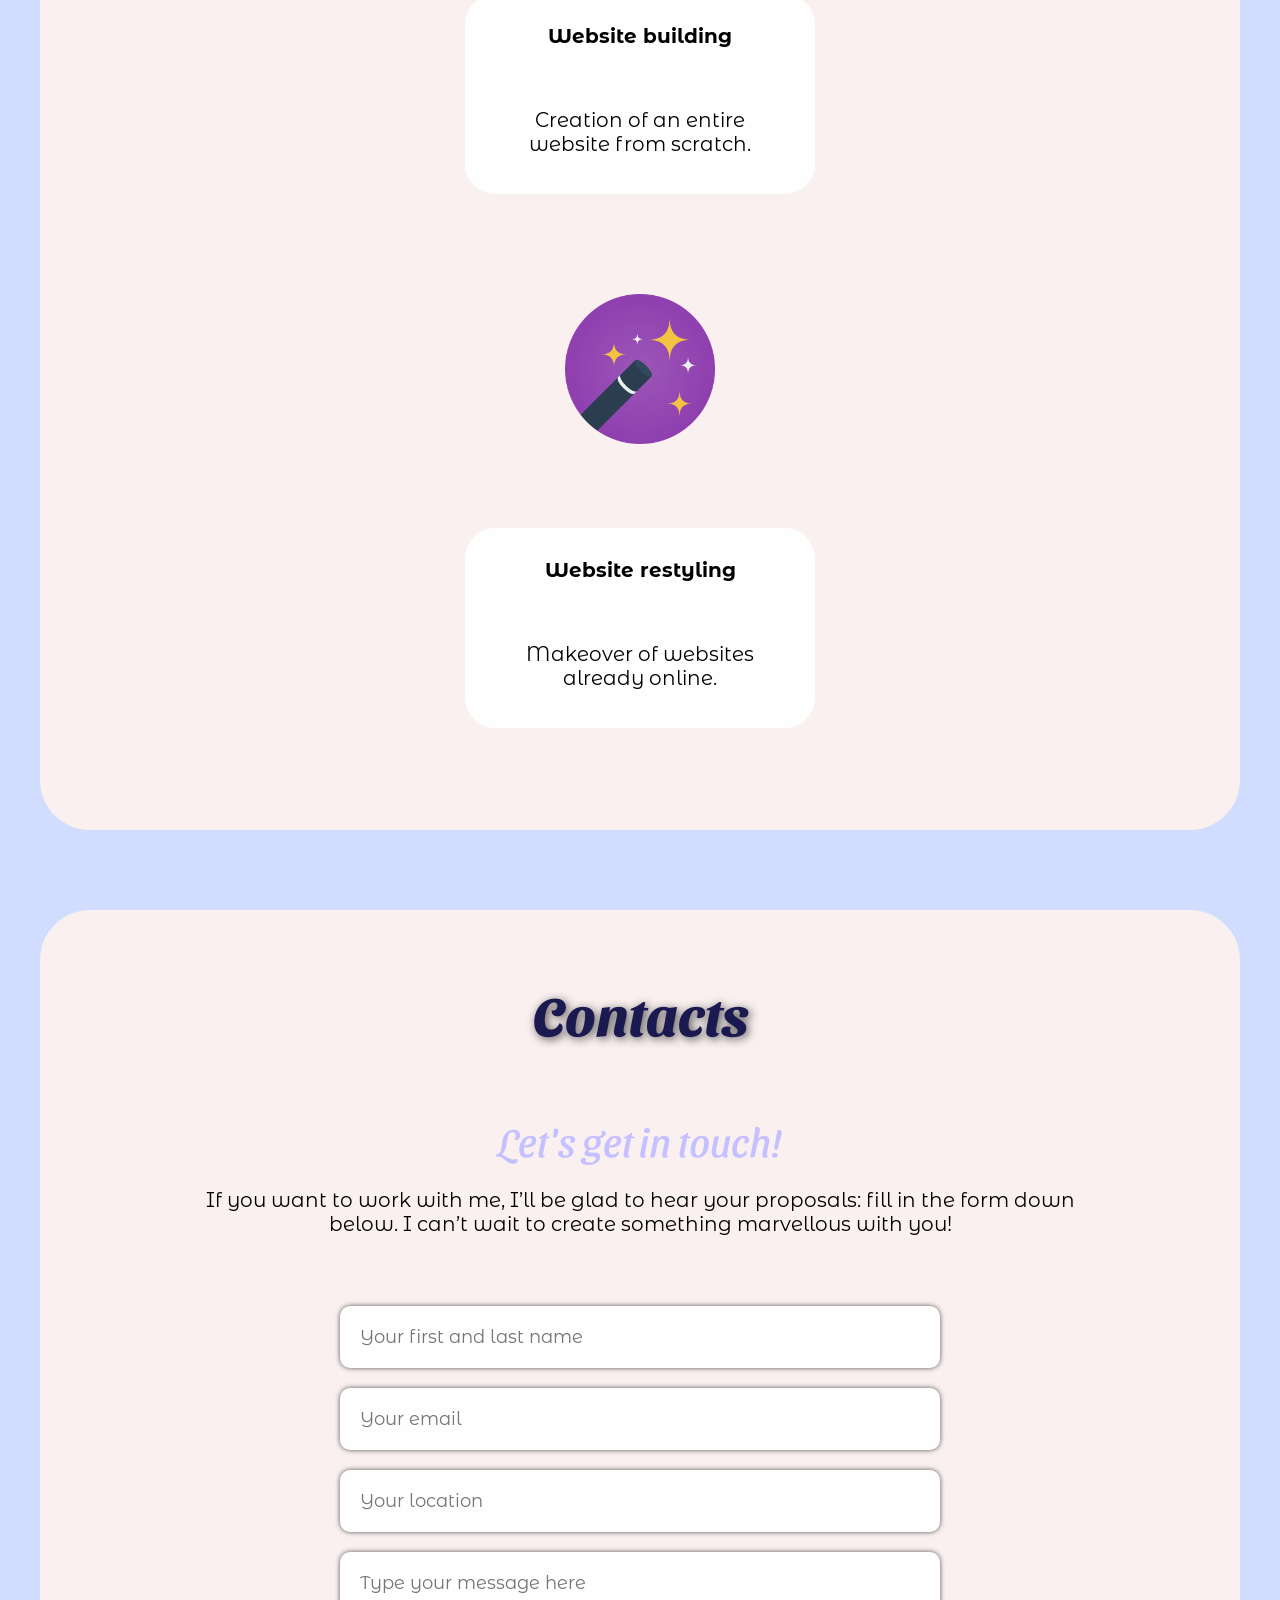
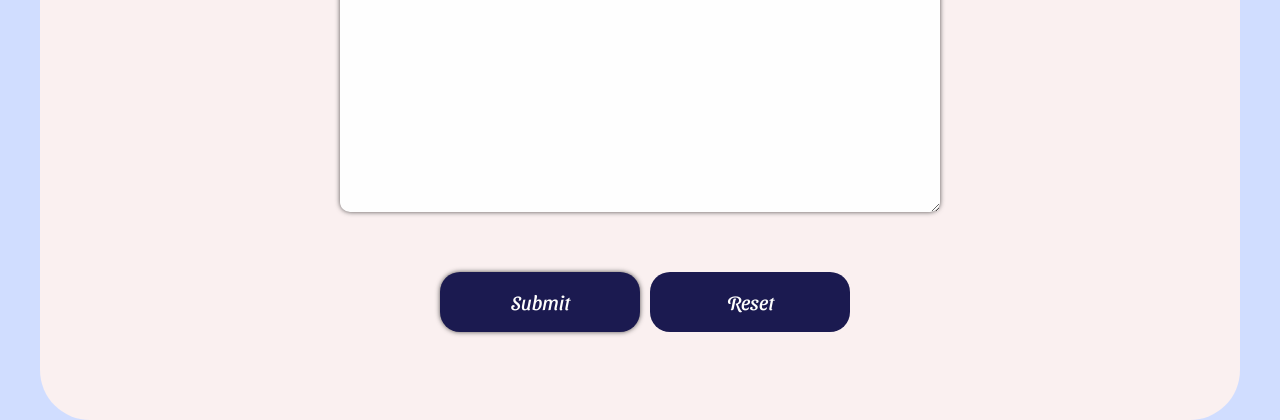
==== commit 332ebfd4: "creata pagina Contacts e apportate modifiche alle sezioni precedenti" ====
--- a/index.html
+++ b/index.html
@@ -1,6 +1,7 @@
 <!DOCTYPE html>
 <html lang="en">
 <head>
+
   <meta charset="UTF-8">
   <meta http-equiv="X-UA-Compatible" content="IE=edge">
   <meta name="viewport" content="width=device-width, initial-scale=1.0">
@@ -20,7 +21,6 @@
   <link rel="preconnect" href="https://fonts.googleapis.com">
   <link rel="preconnect" href="https://fonts.gstatic.com" crossorigin>
   <link href="https://fonts.googleapis.com/css2?family=Montserrat+Alternates:wght@100;700&family=Sansita+Swashed:wght@700&display=swap" rel="stylesheet">
- 
 
 </head>
 <body>
@@ -30,7 +30,7 @@
   <header>
     <nav class="navbar">
       <div class="left-section">
-        <a href="#"> 
+        <a href="#homepage"> 
           <img class="lazzeri-logo" src="assets/images/logo.png" alt="My logo">
         </a>
       </div>
@@ -41,9 +41,11 @@
           <a class="sections" href="#skills">Skills</a>
       </div>
       <div class="right-section">
-        <button class="contacts">
-          <a class="sections" href="#contacts">Contacts</a>
-        </button>
+        <div class="contacts-button-container">
+          <button class="contacts">
+            <a class="sections" href="#contacts">Contacts</a>
+          </button>
+        </div>
       </div>
     </nav>
   </header>
@@ -111,7 +113,7 @@
         <p class="css-text">CSS</p>
       </div>
       <div class="skill-container">
-        <img class="logo-pic" src="assets/images/bootstrap-logo.png" alt="Bootstrap logo">
+        <img class="logo-pic bootstrap-pic" src="assets/images/bootstrap-logo.png" alt="Bootstrap logo">
         <p class="bootstrap-text">BOOTSTRAP</p>
       </div>
       <div class="skill-container">
@@ -145,6 +147,31 @@
     </div>
   </div>
   
- 
+  <!--Contacts-->
+
+  <div class="intro-contacts" id="contacts">
+    <h1 class="title-section">Contacts</h1>
+    <div class="contacts-container">
+      <p class="contactme"><span class="contactme-title">Let's get in touch!</span> <br><br>
+      If you want to work with me, I’ll be glad to hear your proposals: fill in the form down below. I can’t wait to create something marvellous with you!</p>
+    </div>
+    <div class="contact-form">
+      <form class="contact" action="mailto:alice.lazzeri@hotmail.it" method="post" enctype="multipart/form-data" name="EmailForm">
+        <input type="text" name="contact- name" placeholder="Your first and last name" required>
+        <input type="email" name="contact-email" placeholder="Your email" required>
+        <input type="text" name="location" placeholder="Your location" required>
+        <textarea name="contact-message" cols="30" rows="10" placeholder="Type your message here" required></textarea>
+        <div class="contact-buttons">
+          <input class="send" type="submit" name="submit" value="Submit">
+          <button class="send" type="reset" class="btn btn-primary">Reset</button>
+        </div>
+      </form>
+    </div>
+  </div>
+
+  <!--Footer-->
+
+
+
 </body>
 </html>
--- a/assets/css/general.css
+++ b/assets/css/general.css
@@ -1,16 +1,13 @@
 * {
-    padding: 0;
-    margin: 0;
-    box-sizing: border-box;
-    list-style: none; 
-    text-decoration: none;
-    scroll-behavior: smooth;
+  padding: 0;
+  margin: 0;
+  box-sizing: border-box;
+  list-style: none; 
+  text-decoration: none;
+  scroll-behavior: smooth;
 }
 body {
-  margin-bottom: 10px;
-  margin-left: 10px;
-  margin-right: 10px;
-  background-color: #fefefe;
+  background-color: #d0ddff;
   height: 5000px;
 }
 p {
@@ -19,4 +16,12 @@
 h1 {
   font-family: 'Sansita Swashed', cursive;
 }
+.title-section {
+  color: #1b1a50; 
+  font-size: 55px;
+  text-align: center;
+  padding: 10px;
+  margin-top: 60px;
+  text-shadow: 2px 2px 10px rgb(85, 81, 81);
+}
 
--- a/assets/css/header.css
+++ b/assets/css/header.css
@@ -1,7 +1,4 @@
 nav {
-  margin-bottom: 10px;
-  margin-left: 10px;
-  margin-right: 10px;
   display: flex;
   flex-direction: row;
   justify-content: space-between;
@@ -12,6 +9,9 @@
   bottom: 100;
   z-index: 100;
   background-color: #c5c0ff;
+  border-bottom-color: #fefefe;
+  border-bottom-style: ridge;
+  border-bottom-width: 2px;
 }
 .left-section {
   display: flex; 
@@ -26,6 +26,9 @@
   margin-bottom: 10px;
   margin-right: 10px;
   margin-left: 30px;
+  border-style: solid;
+  border-width: 1px;
+  border-color: #fefefe;
   box-shadow: 2px 2px 10px rgb(51, 13, 113);
 }
 .middle-section {
@@ -39,6 +42,7 @@
   font-size: 20px;
   cursor: pointer;
   color: #fefefe;
+  padding: 30px;
   transition: color 0.5s text-shadow 0.5s;
 }
 .sections:hover {
--- a/assets/css/homepage.css
+++ b/assets/css/homepage.css
@@ -10,13 +10,15 @@
   background-position: center;
   background-attachment: fixed;
   text-align: center;
+  border-bottom-style: ridge;
+  border-bottom-color: #fefefe;
+  border-bottom-width: 2px;
 }
 .intro-container {
   text-align: center;
   margin-top: 100px;
   padding-left: 200px;
   padding-right: 200px;
- 
 }
 .introduction {
   font-size: 45px;
@@ -38,6 +40,7 @@
   flex-direction: row;
   justify-content: space-evenly;
   align-items: center;
+  padding: 30px;
 }
 .contact-me {
   margin-top: 90px;
--- a/assets/css/aboutme.css
+++ b/assets/css/aboutme.css
@@ -1,16 +1,13 @@
 .intro-aboutme {
   margin-top: 80px;
   margin-bottom: 80px;
+  margin-left: auto;
+  margin-right: auto;
+  width: 1200px;
+  height: 1500px;
   background-color: #faf0f0;
   border-radius: 50px;
-  height: 1350px;
-}
-.title-section {
-  color: #1b1a50; 
-  font-size: 55px;
-  text-align: center;
-  padding-top: 80px;
-  text-shadow: 2px 2px 10px rgb(85, 81, 81);
+  overflow: hidden;
 }
 .pic-container {
   margin-top: 80px;
@@ -48,7 +45,7 @@
   color: #000000;
 }
 .s2i-link:hover {
-  color: #0ea158;
+  color: #08f7a1;
   text-decoration: underline;
 }
 .s2i-link:active {
@@ -57,7 +54,7 @@
 }
 .button-container {
   text-align: center;
-  margin-top: 30px;
+  margin-top: 10px;
 }
 .download-cv {
   background-color: #1b1a50;
--- a/assets/css/portfolio.css
+++ b/assets/css/portfolio.css
@@ -3,14 +3,11 @@
   margin-bottom: 80px;
   background-color: #faf0f0;
   border-radius: 50px;
-  height: 795px;
-}
-.title-section {
-  color: #1b1a50; 
-  font-size: 55px;
-  text-align: center;
-  padding-top: 80px;
-  text-shadow: 2px 2px 10px rgb(85, 81, 81);
+  width: 1200px;
+  height: 800px;
+  margin-left: auto;
+  margin-right: auto;
+  overflow: hidden;
 }
 .pic-container {
   margin-top: 80px;
@@ -20,7 +17,7 @@
 .loading {
   width: 400px;
   border-style: solid;
-  border-width: 5px;
+  border-width: 3px;
   border-color: #fefefe;
 }
 .workinprog-container {
@@ -28,6 +25,7 @@
   margin-bottom: 60px;
   text-align: center;
   line-height: 60px;
+  margin-bottom: 40px;
 }
 .workinprog {
   font-size: 20px;
--- a/assets/css/skills.css
+++ b/assets/css/skills.css
@@ -3,14 +3,11 @@
   margin-bottom: 80px;
   background-color: #faf0f0;
   border-radius: 50px;
-  height: 2060px;
-}
-.title-section {
-  color: #1b1a50; 
-  font-size: 55px;
-  text-align: center;
-  padding-top: 80px;
-  text-shadow: 2px 2px 10px rgb(85, 81, 81);
+  width: 1200px;
+  height: 2090px;
+  margin-left: auto;
+  margin-right: auto;
+  overflow: hidden;
 }
 .skills-container {
   display: grid;
@@ -22,14 +19,15 @@
   margin-bottom: 40px;
   margin-left: auto;
   margin-right: auto;
-  margin-left: 480px;
-  margin-right: 480px;
+  padding: 20px;
 }
 .skill-container {
   background-color: #fefefe;
   border-radius: 30px;
-  width: 200px;
+  width: 500px;
   height: 100px;
+  margin-left: auto;
+  margin-right: auto;
   display: flex;
   justify-content: space-evenly;
   align-items: center;
@@ -44,6 +42,9 @@
   display: inline-block;
   object-fit: contain;
 }
+.bootstrap-pic {
+  margin-left: 30px;
+}
 .html-text {
   font-size: 20px;
   font-weight: bold;
@@ -55,7 +56,7 @@
   color: #264de4;
 }
 .bootstrap-text {
-  font-size: 16px;
+  font-size: 20px;
   font-weight: bold;
   color: #6c48d4;
 }
@@ -99,6 +100,7 @@
   text-align: center;
   margin-left: auto;
   margin-right: auto;
+  margin-bottom: 100px;
   transition: box-shadow 0.5s;
 }
 .howcanihelp-container:hover {
--- a/assets/css/contacts.css
+++ b/assets/css/contacts.css
@@ -0,0 +1,85 @@
+.intro-contacts {
+  margin-top: 80px;
+  margin-bottom: 80px;
+  background-color: #faf0f0;
+  border-radius: 50px;
+  width: 1200px;
+  height: 1110px;
+  margin-left: auto;
+  margin-right: auto;
+  overflow: hidden;
+}
+.contacts-container {
+  margin-top: 60px;
+  margin-bottom: 60px;
+  margin-left: auto;
+  margin-right: auto;
+  text-align: center;
+  width: 900px;
+  
+}
+.contactme {
+  font-size: 20px;
+}
+.contactme-title {
+  font-family: 'Sansita Swashed', cursive;
+  font-size: 40px;
+  color: #c5c0ff;
+}
+.contact {
+  display: flex;
+  flex-direction: column;
+  justify-content: space-around;
+  align-items: center;
+}
+input, textarea {
+  color: #000000;
+  background-color: #fefefe;
+  float: center;
+  font-family: 'Montserrat Alternates', sans-serif;
+  font-size: 18px;
+  margin: 10px;
+  padding-top: 20px;
+  padding-bottom: 20px;
+  padding-left: 20px;
+  width: 600px;
+  border-radius: 10px;
+  border: none;
+  box-shadow: 0 0 5px rgb(85, 81, 81);
+  transition: box-shadow 0.5s;
+}
+input:hover, textarea:hover {
+  box-shadow: 0 0 20px rgb(51, 13, 113);
+}
+textarea {
+  overflow: hidden;
+}
+.contact-buttons {
+  display: flex;
+  justify-content: space-evenly;
+  align-items: center;
+  margin-top: 40px;
+}
+.send {
+  background-color: #1b1a50;
+  cursor: pointer;
+  border: none; 
+  width: 200px;
+  height: 60px;
+  padding: 15px;
+  border-radius: 20px;
+  font-family: 'Sansita Swashed', cursive;
+  font-size: 20px;
+  color: #fefefe;
+  text-align: center;
+  transition: color 0.5s box-shadow 0.5s;
+}
+.send:hover {
+  color: #f9d5f3;
+  box-shadow: 0 0 20px rgb(85, 81, 81);
+}
+.send:active {
+  color: #c5c0ff;
+}
+
+
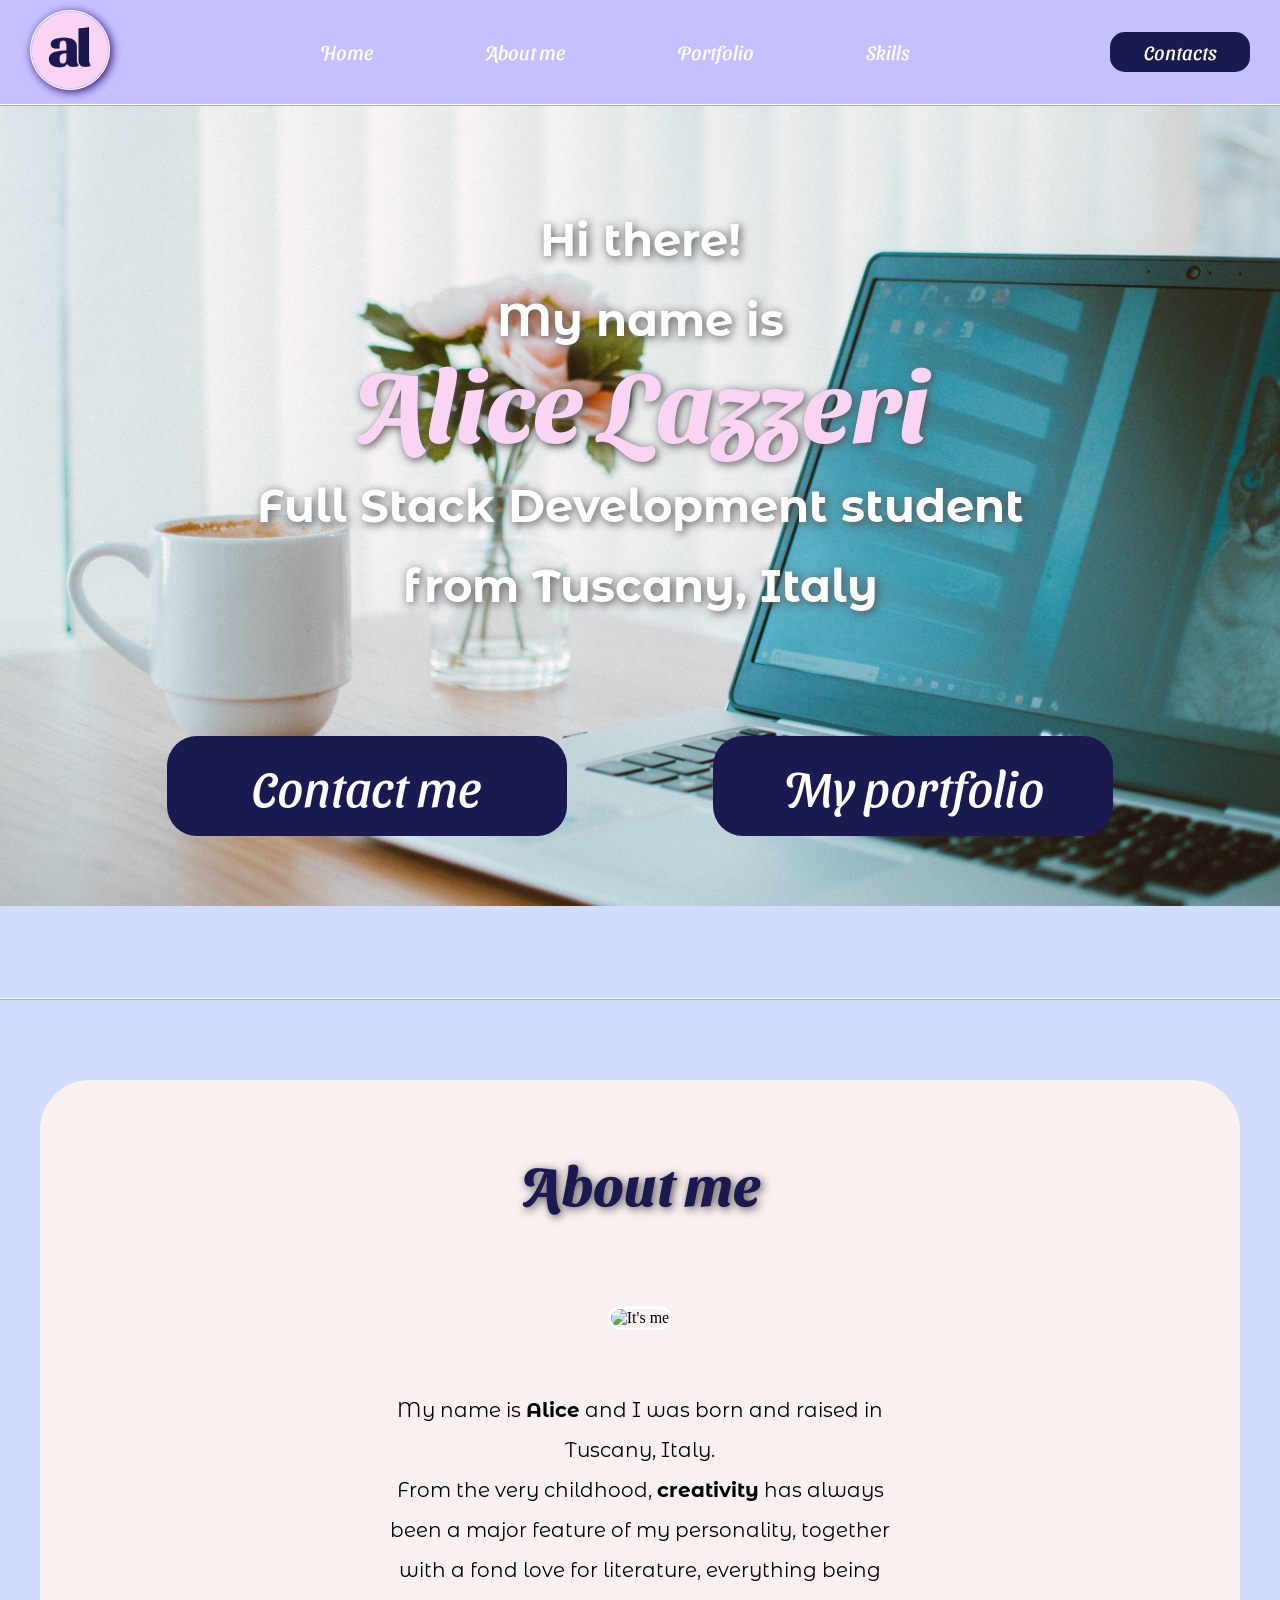
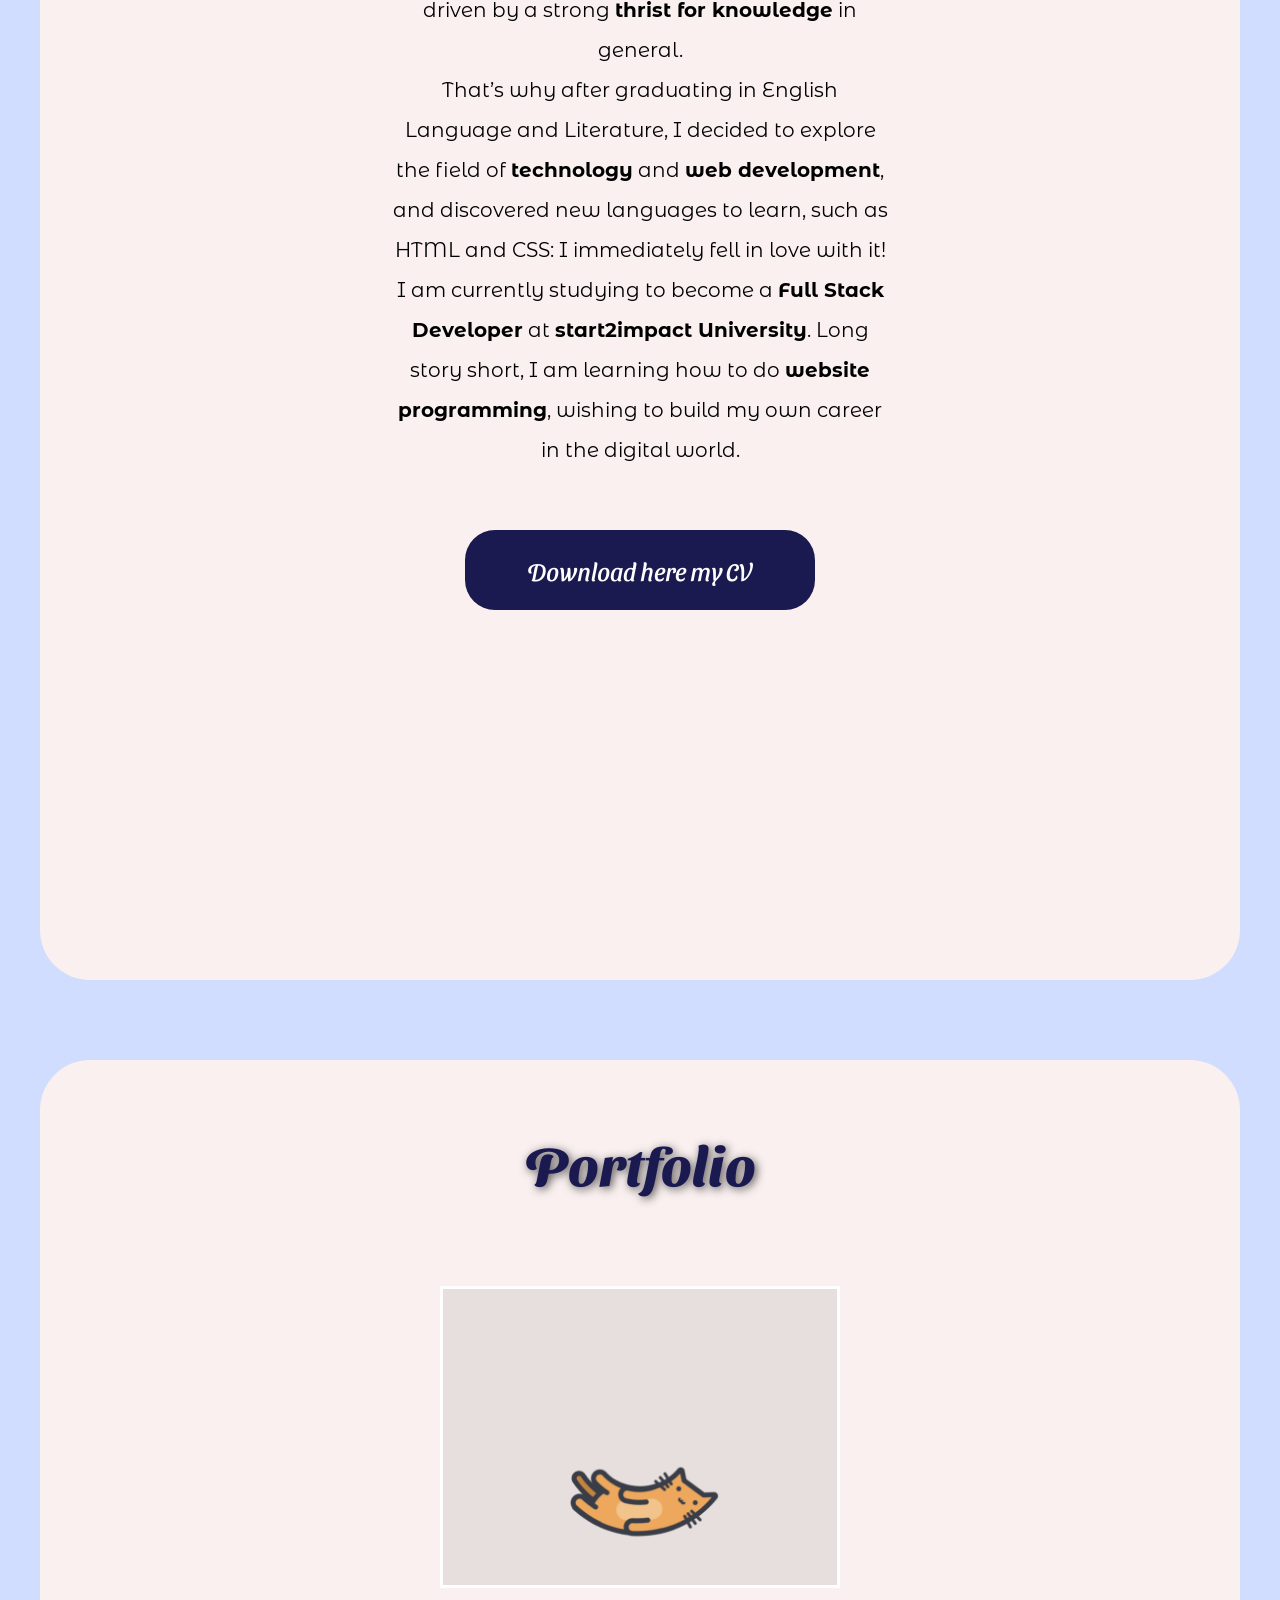
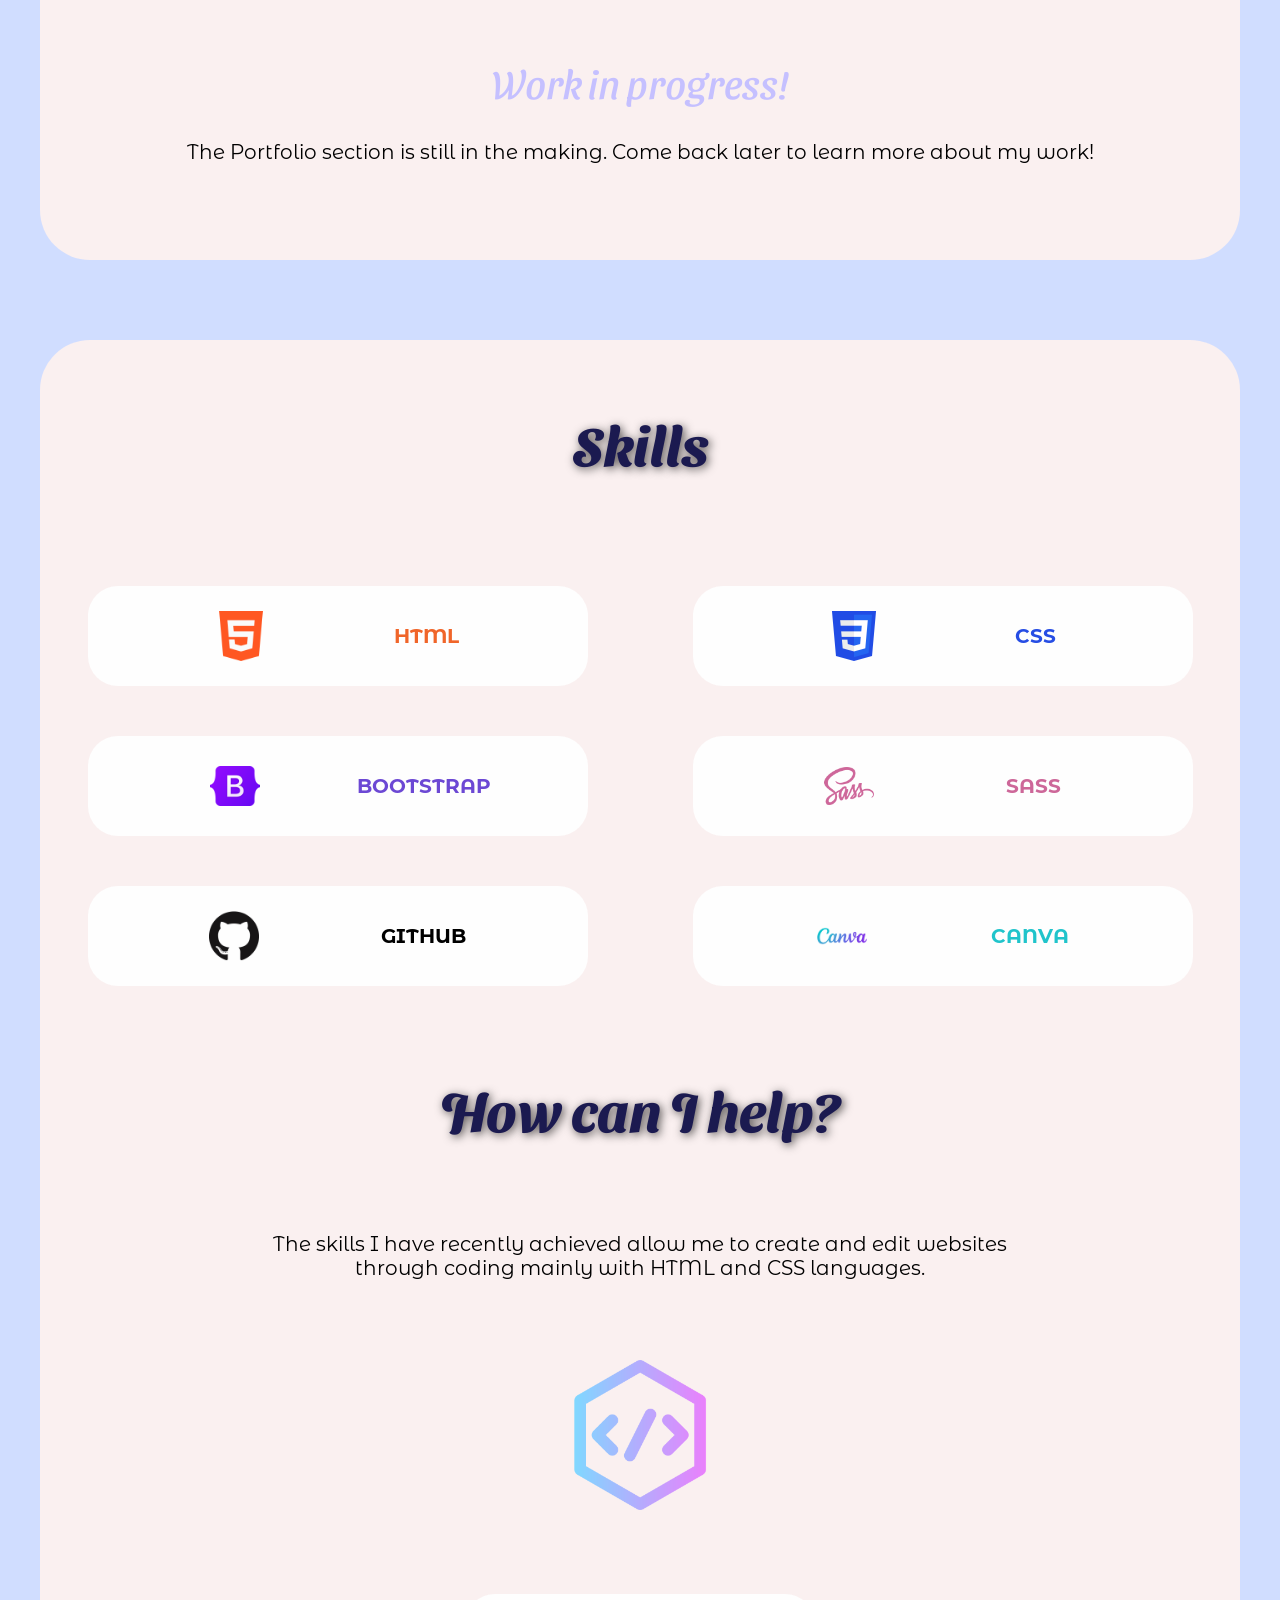
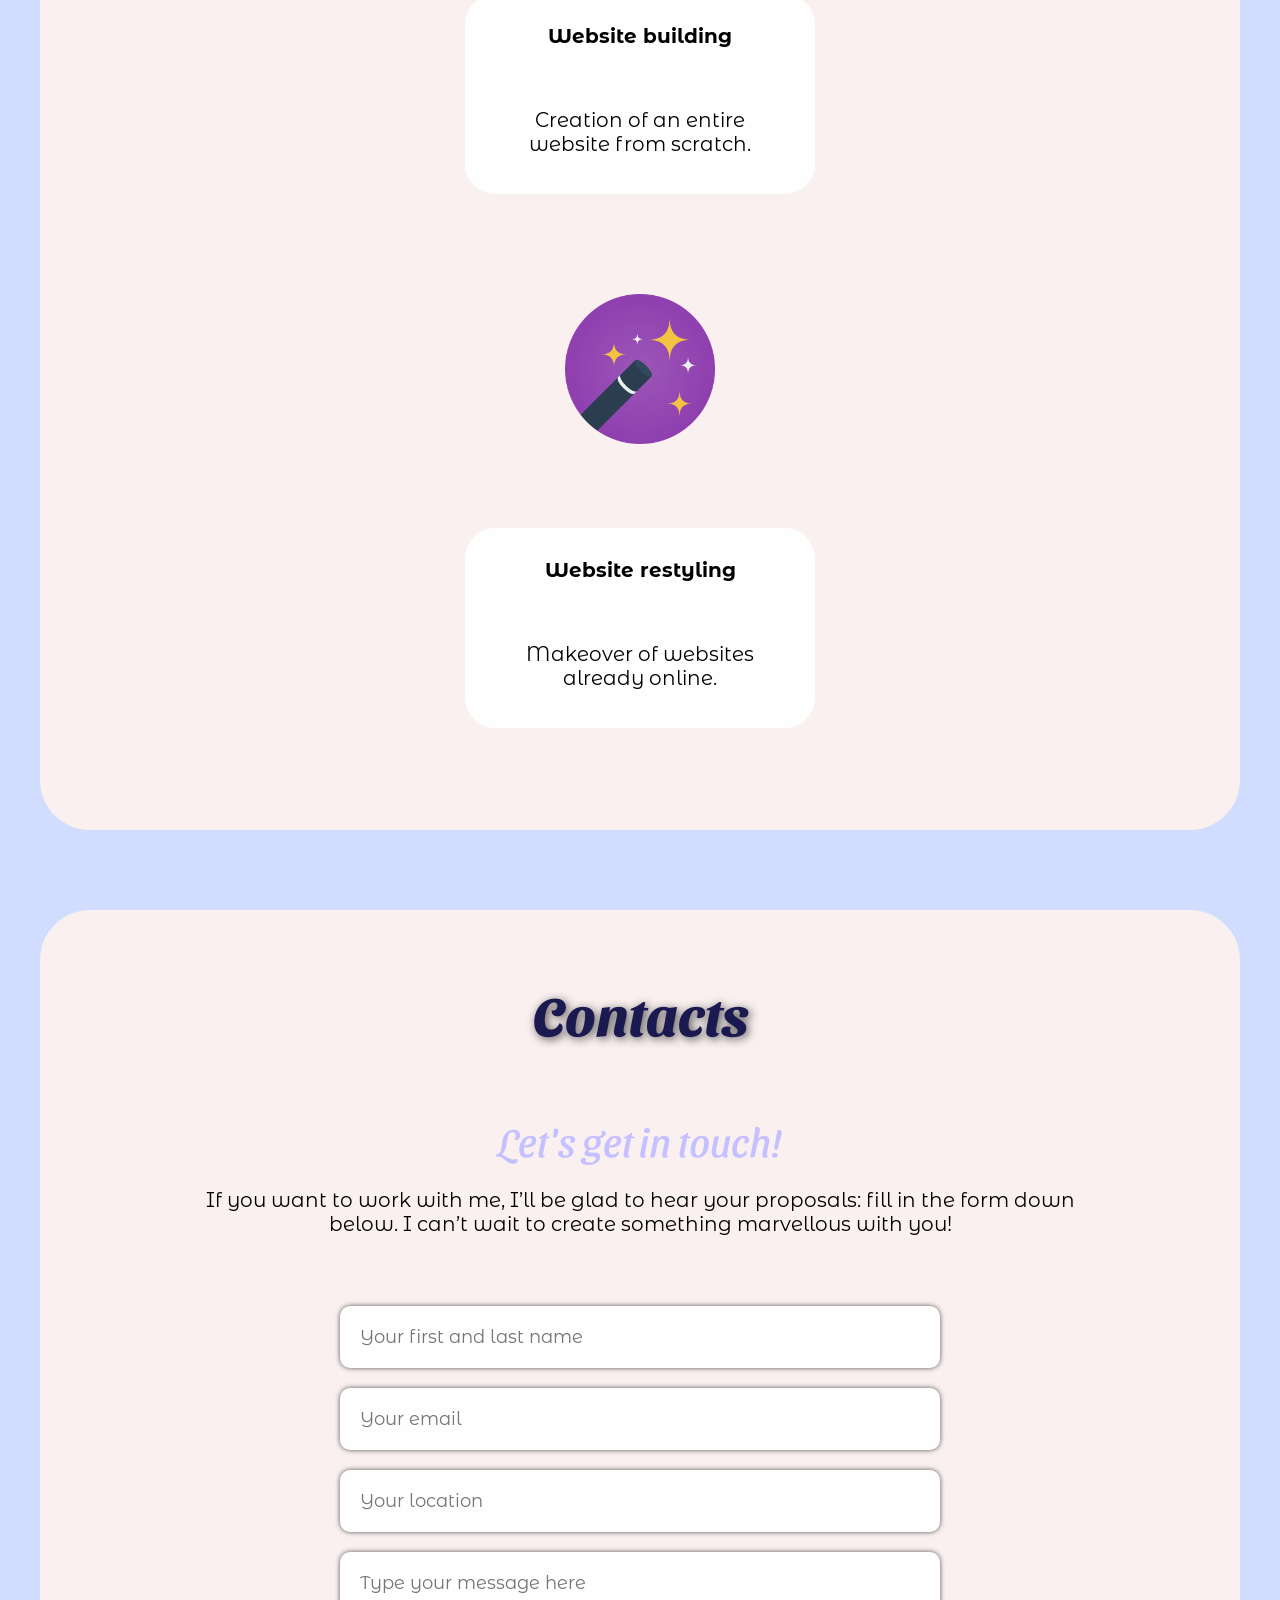
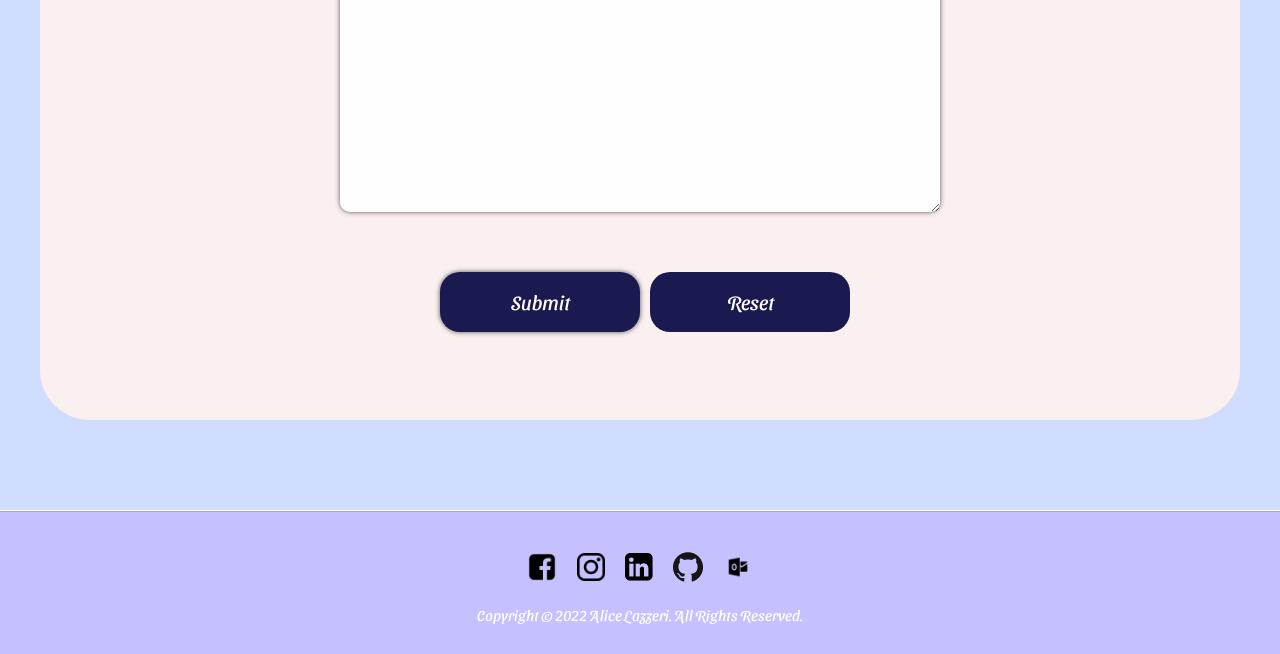
==== commit 2b28ae71: "Creato footer della pagina web con i collegamenti alle varie pagine social e la dichiarazione di cop" ====
--- a/index.html
+++ b/index.html
@@ -54,9 +54,10 @@
 
   <div class="intro-homepage" id="homepage">
     <div class="intro-container">
-      <p class="introduction">Hi there! My name is <br>
+      <p class="introduction">Hi there! <br>
+        My name is <br>
         <span class="name">Alice Lazzeri</span> <br>
-        Full Stack Development student from Tuscany, Italy.</p>
+        Full Stack Development student from Tuscany, Italy</p>
     </div>
     <div class="buttons-container">
       <button class="contact-me">
@@ -171,7 +172,29 @@
 
   <!--Footer-->
 
-
-
+  <footer>
+    <div class="footer-container">
+      <div class="social-icons">
+        <a href="https://www.facebook.com/alice.lazzeri" target="_blank">
+          <img class="icon facebook-icon" src="assets/images/facebook-logo.png" alt="Facebook">
+        </a>
+        <a href="https://www.instagram.com/alicelazzeri__/" target="_blank">
+          <img class="icon instagram-icon" src="assets/images/instagram-logo.png" alt="Instagram">
+        </a>
+        <a href="https://www.linkedin.com/in/alice-lazzeri-6605b4102/" target="_blank">
+          <img class="icon linkedin-icon" src="assets/images/linkedin-logo.png" alt="LinkedIn">
+        </a>
+        <a href="https://github.com/alicelazzeri" target="_blank">
+          <img class="icon github-icon" src="assets/images/github-logo.png" alt="GitHub">
+        </a>
+        <a href="mailto:alice.lazzeri@hotmail.it" target="_blank">
+          <img class="icon outlook-icon" src="assets/images/outlook-logo.png" alt="Outlook">
+        </a>
+      </div>
+      <div class="copyright-container">
+        <p class="copyright">Copyright &#169; 2022 Alice Lazzeri. All Rights Reserved.</p>
+      </div>
+    </div>
+  </footer>
 </body>
 </html>
--- a/assets/css/homepage.css
+++ b/assets/css/homepage.css
@@ -40,7 +40,7 @@
   flex-direction: row;
   justify-content: space-evenly;
   align-items: center;
-  padding: 30px;
+  padding: 20px;
 }
 .contact-me {
   margin-top: 90px;
--- a/assets/css/skills.css
+++ b/assets/css/skills.css
@@ -43,7 +43,7 @@
   object-fit: contain;
 }
 .bootstrap-pic {
-  margin-left: 30px;
+  margin-left: 26px;
 }
 .html-text {
   font-size: 20px;
--- a/assets/css/footer.css
+++ b/assets/css/footer.css
@@ -0,0 +1,66 @@
+footer {
+  margin-top: 90px;
+}
+.footer-container {
+  position: relative; 
+  top: 0;
+  left: 0;
+  right: 0;
+  bottom: 100;
+  padding: 30px;
+  background-color: #c5c0ff;
+  border-top-color: #fefefe;
+  border-top-style: ridge;
+  border-top-width: 2px;
+}
+.social-icons {
+  display: flex;
+  flex-direction: row;
+  justify-content: center;
+  align-items: center;
+}
+.icon {
+  width: 50px;
+  height: 50px;
+  object-fit: contain;
+  position: relative;
+  padding: 10px;
+  transition: background-color 0.5s;
+}
+.icon:hover {
+  background-color: #faf0f0;
+  border-radius: 5px;
+}
+.icon:active {
+  background-color: #d0ddff;
+  border-radius: 5px;
+}
+.facebook-icon {
+  width: 50px;
+}
+.instagram-icon {
+  width: 48px;
+}
+.linkedin-icon {
+  width: 48px;
+}
+.discord-icon {
+  width: 50px;
+}
+.github-icon {
+  width: 50px;
+}
+.outlook-icon {
+  width: 50px;
+}
+.copyright-container {
+  text-align: center;
+  margin-top: 10px;
+}
+.copyright {
+  font-family: 'Sansita Swashed', cursive;
+  font-size: 15px;
+  color: #fefefe;
+}
+
+  
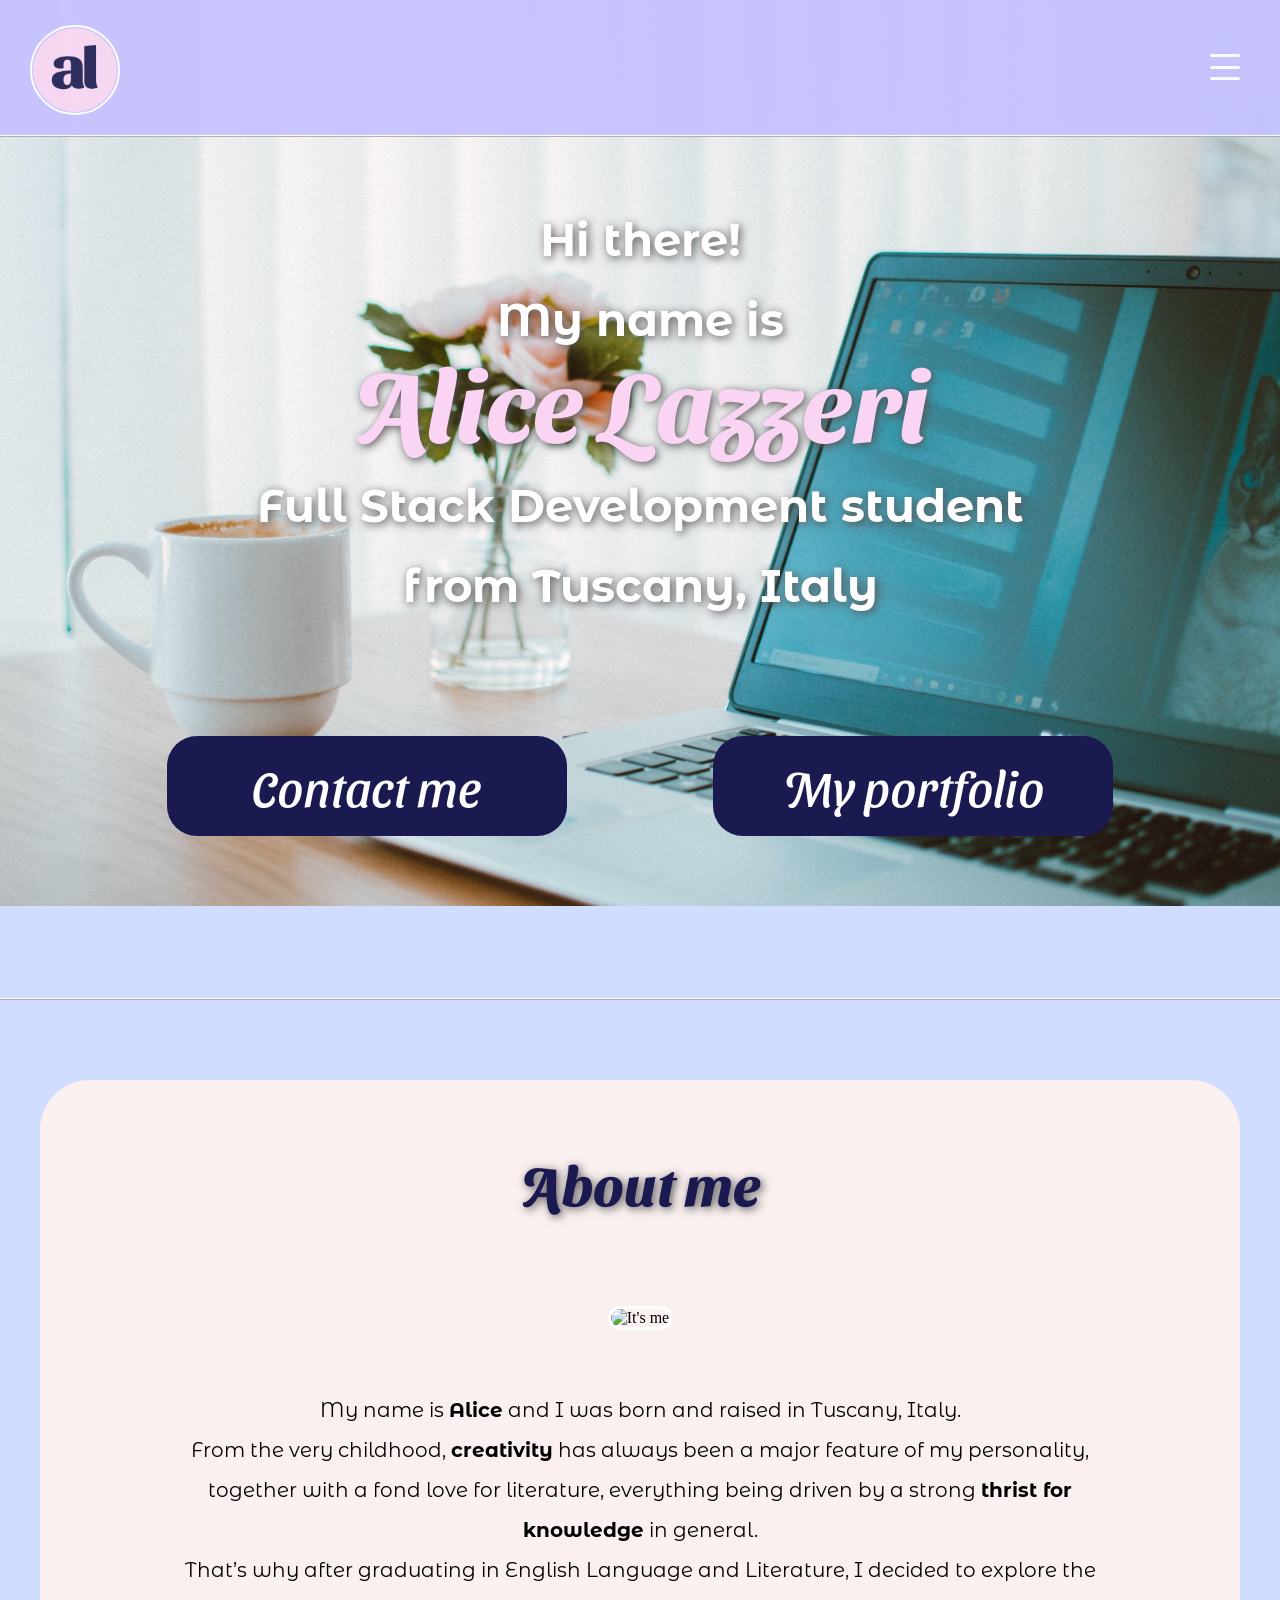
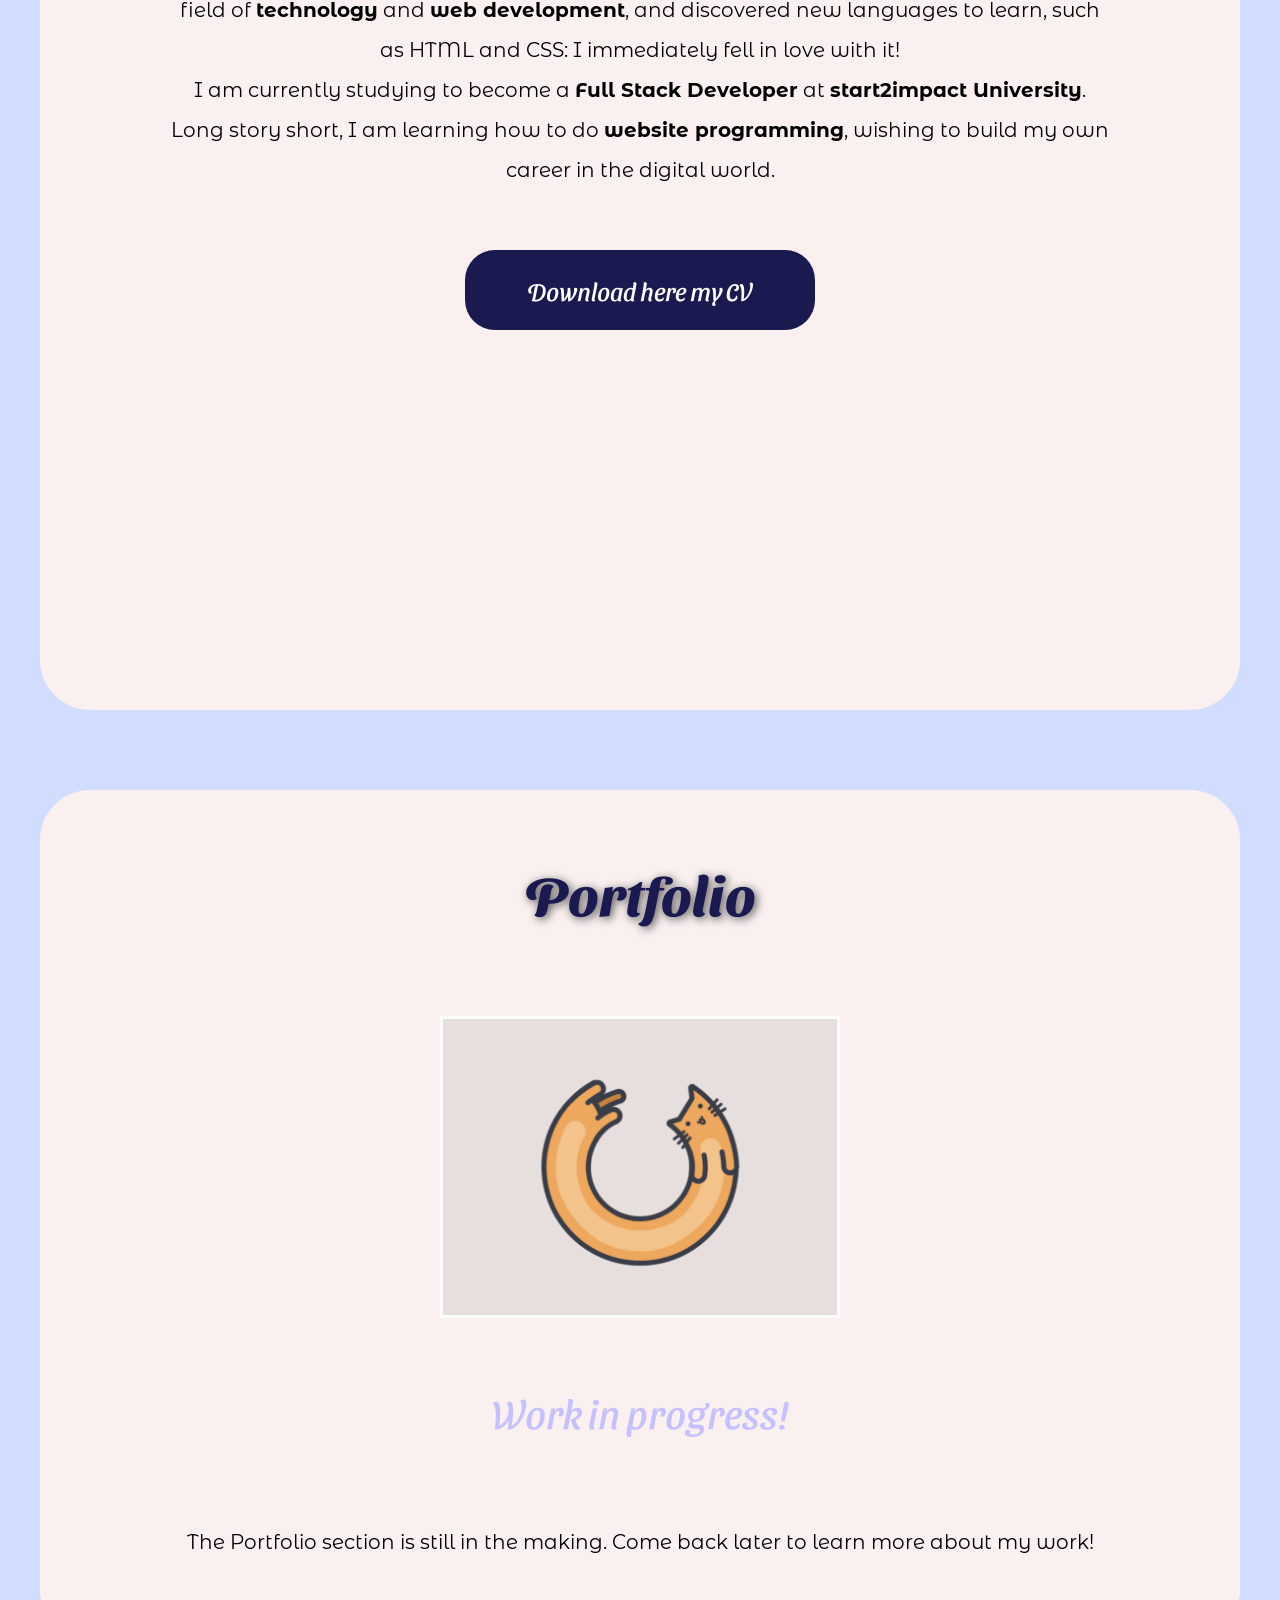
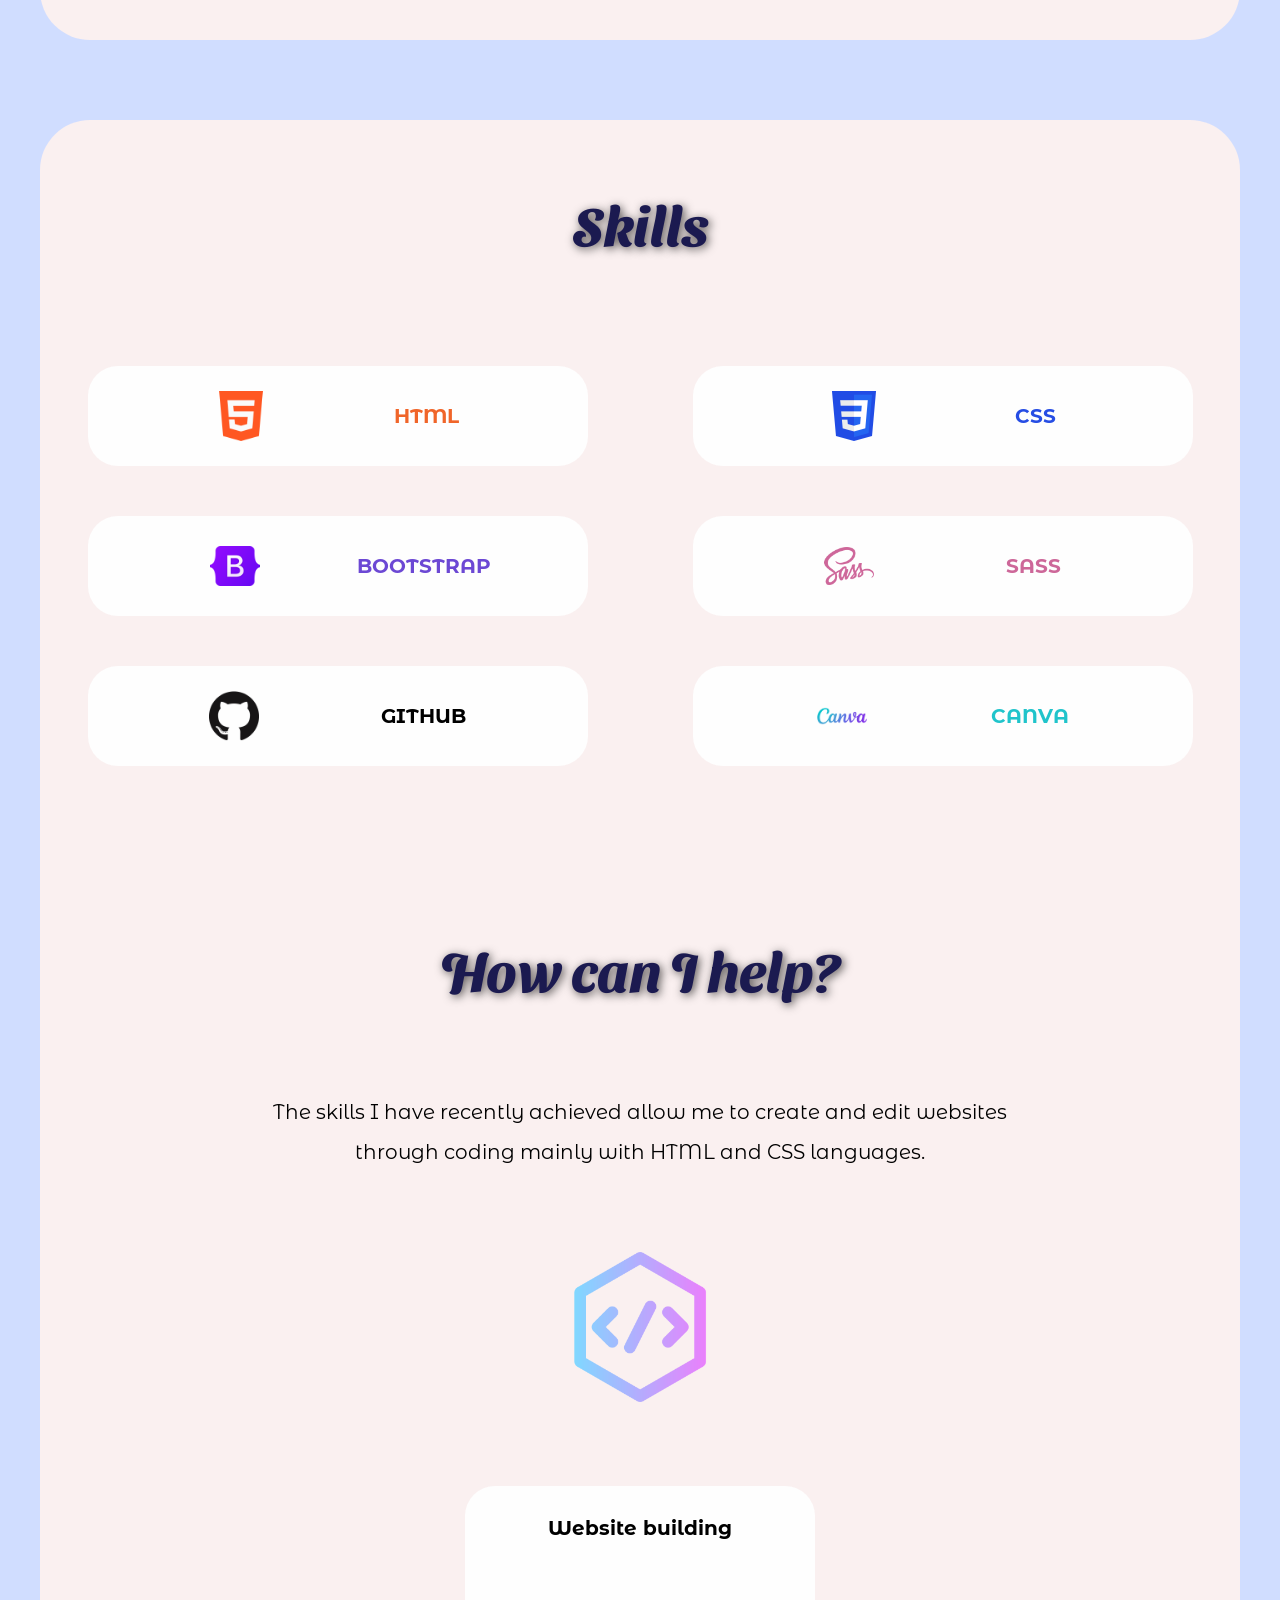
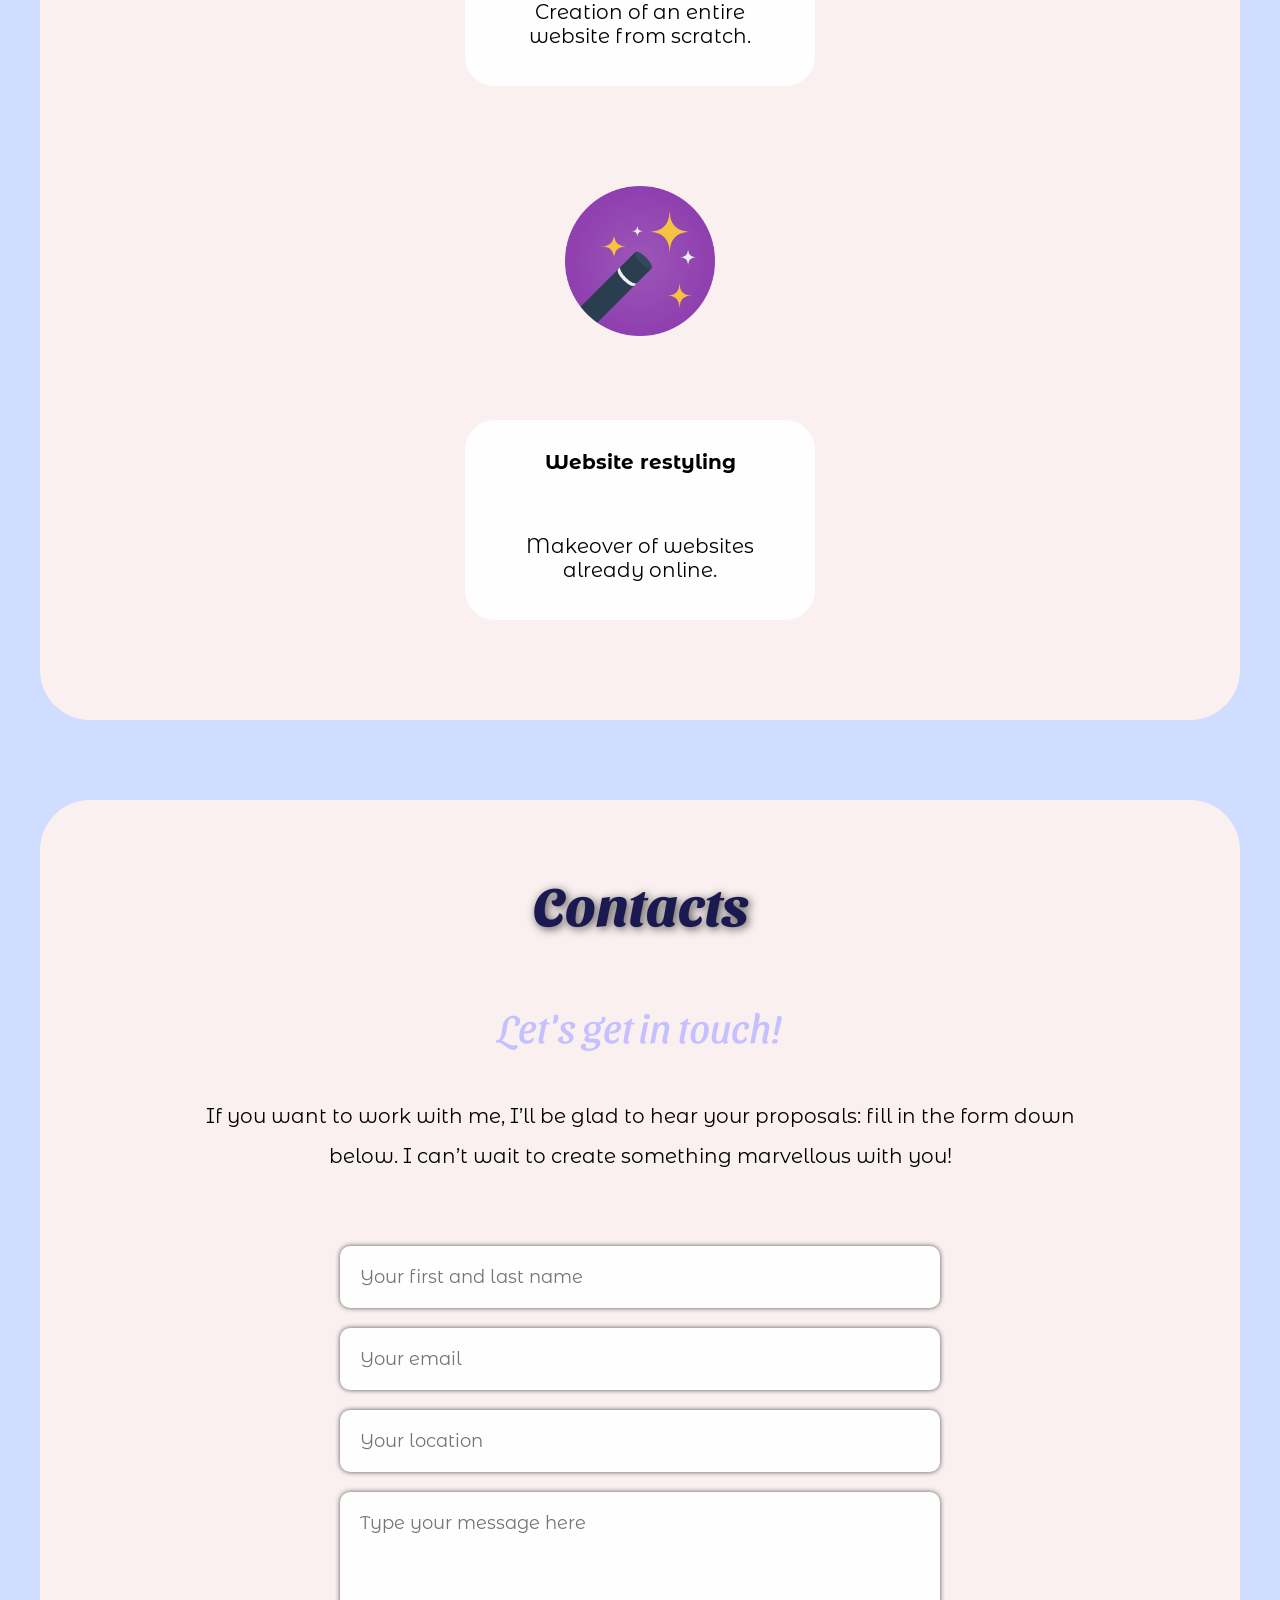
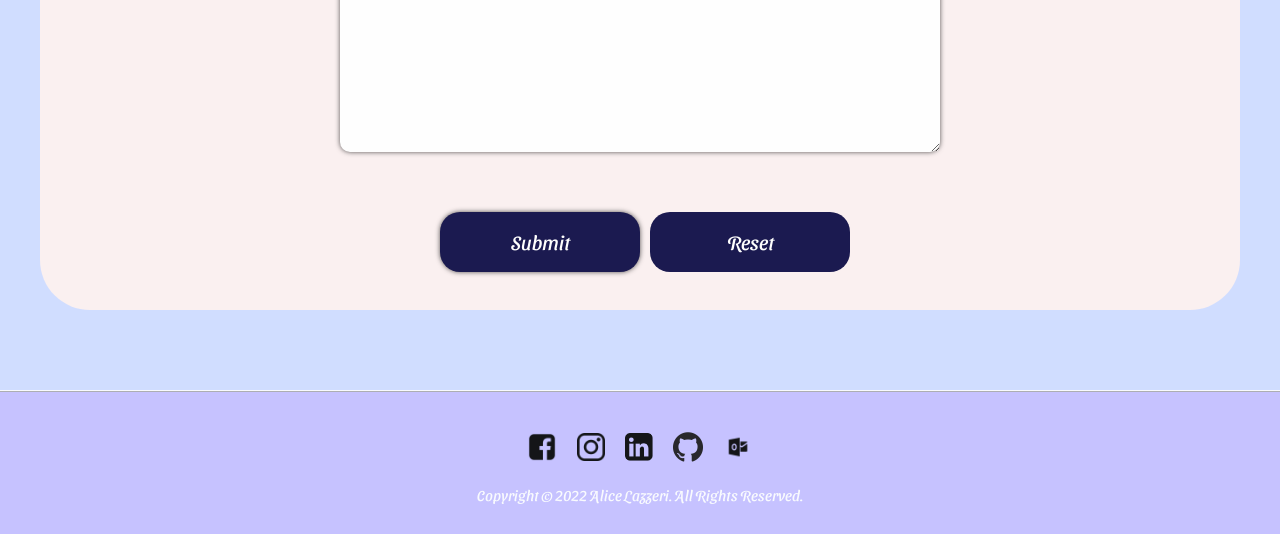
==== commit 2522990d: "Fatte correzioni nelle varie sezioni + aggiunte media queries per visualizzazione mobile" ====
--- a/index.html
+++ b/index.html
@@ -30,21 +30,25 @@
   <header>
     <nav class="navbar">
       <div class="left-section">
-        <a href="#homepage"> 
-          <img class="lazzeri-logo" src="assets/images/logo.png" alt="My logo">
-        </a>
-      </div>
-      <div class="middle-section">
-          <a class="sections" href="#homepage">Home</a>
-          <a class="sections" href="#aboutme">About me</a>
-          <a class="sections" href="#portfolio">Portfolio</a>
-          <a class="sections" href="#skills">Skills</a>
+        <div class="logo-container">
+          <a href="#homepage"> 
+            <img class="lazzeri-logo" src="assets/images/logo.png" alt="My logo">
+          </a>
+        </div>
       </div>
       <div class="right-section">
-        <div class="contacts-button-container">
-          <button class="contacts">
-            <a class="sections" href="#contacts">Contacts</a>
-          </button>
+        <div class="hamburger-container">
+          <input class="menu-button" id="menu-button" type="checkbox">
+          <label for="menu-button" class="menu-icon">
+              <span class="nav-icon"></span>
+          </label>
+          <ul class="menu">
+            <li><a class="sections" href="#homepage">Home</a></li>
+            <li><a class="sections" href="#aboutme">About me</a></li>
+            <li><a class="sections" href="#portfolio">Portfolio</a></li>
+            <li><a class="sections" href="#skills">Skills</a></li>
+            <li><a class="sections" href="#contacts">Contacts</a></li>
+          </ul>
         </div>
       </div>
     </nav>
@@ -52,7 +56,7 @@
 
   <!--Homepage-->
 
-  <div class="intro-homepage" id="homepage">
+  <section class="intro-homepage" id="homepage">
     <div class="intro-container">
       <p class="introduction">Hi there! <br>
         My name is <br>
@@ -67,11 +71,11 @@
         <a class="contact-action" href="#portfolio">My portfolio</a>
       </button>
     </div>
-  </div>
+  </section>
 
   <!--About me-->
 
-  <div class="intro-aboutme" id="aboutme">
+  <section class="intro-aboutme" id="aboutme">
     <h1 class="title-section">About me</h1>
     <div class="pic-container">
       <img class="profile-pic" src="assets/images/alice-lazzeri.png" alt="It's me">
@@ -85,24 +89,24 @@
     <div class="button-container">
       <button class="download-cv"><a class="download-action" href="assets/pdf/CV_Lazzeri_Alice.pdf" target="_blank">Download here my CV</a></button>
     </div>
-  </div>
+  </section>
   
   <!--Portfolio-->
 
-  <div class="intro-portfolio" id="portfolio">
+  <section class="intro-portfolio" id="portfolio">
     <h1 class="title-section">Portfolio</h1>
     <div class="pic-container">
       <img class="loading" src="assets/images/kitty.gif" alt="Loading">
     </div>
     <div class="workinprog-container">
-      <p class="workinprog"><span class="workinprog-title">Work in progress!</span> <br> 
+      <p class="workinprog"><span class="workinprog-title">Work in progress!</span> <br><br> 
       The Portfolio section is still in the making. Come back later to learn more about my work!</p>
     </div>
-  </div>
+  </section>
 
   <!--Skills-->
 
-  <div class="intro-skills" id="skills">
+  <section class="intro-skills" id="skills">
     <h1 class="title-section">Skills</h1>
     <div class="skills-container">
       <div class="skill-container">
@@ -130,7 +134,7 @@
         <p class="canva-text">CANVA</p>
       </div>
     </div>
-    <h1 class="title-section">How can I help?</h1>
+    <h1 class="title-section howcanihelp-title">How can I help?</h1>
     <p class="skills-description">The skills I have recently achieved allow me to create and edit websites through coding mainly with HTML and CSS languages.</p>
     <div class="skills-pic-container">
       <img class="skills-pic" src="assets/images/coding.png" alt="Coding">
@@ -146,11 +150,11 @@
       <p class="howcanihelp-description"><strong>Website restyling</strong></p>
       <p class="howcanihelp-description">Makeover of websites already online.</p>
     </div>
-  </div>
+  </section>
   
   <!--Contacts-->
 
-  <div class="intro-contacts" id="contacts">
+  <section class="intro-contacts" id="contacts">
     <h1 class="title-section">Contacts</h1>
     <div class="contacts-container">
       <p class="contactme"><span class="contactme-title">Let's get in touch!</span> <br><br>
@@ -168,7 +172,7 @@
         </div>
       </form>
     </div>
-  </div>
+  </section>
 
   <!--Footer-->
 
@@ -197,4 +201,7 @@
     </div>
   </footer>
 </body>
-</html>+</html>
+
+
+
--- a/assets/css/general.css
+++ b/assets/css/general.css
@@ -25,3 +25,17 @@
   text-shadow: 2px 2px 10px rgb(85, 81, 81);
 }
 
+/* Media queries */
+
+/* Mobile style */
+
+@media screen and (max-width: 576px) {
+
+  .title-section {
+    font-size: 35px;
+    padding: 5px;
+    margin-top: 30px;
+  }
+  
+}
+
--- a/assets/css/header.css
+++ b/assets/css/header.css
@@ -7,11 +7,13 @@
   left: 0;
   right: 0;
   bottom: 100;
+  padding-bottom: 10px;
   z-index: 100;
   background-color: #c5c0ff;
   border-bottom-color: #fefefe;
   border-bottom-style: ridge;
   border-bottom-width: 2px;
+  opacity: 0.90;
 }
 .left-section {
   display: flex; 
@@ -19,34 +21,48 @@
   position: center;
 }
 .lazzeri-logo {
-  width: 80px;
-  height: 80px;
-  border-radius: 40px;
-  margin-top: 10px;
+  width: 90px;
+  height: 90px;
+  border-radius: 45px;
+  float: left;
+  margin-top: 25px;
   margin-bottom: 10px;
   margin-right: 10px;
   margin-left: 30px;
   border-style: solid;
-  border-width: 1px;
+  border-width: 2px;
   border-color: #fefefe;
+  transition: box-shadow 0.5s;
+}
+.lazzeri-logo:hover {
   box-shadow: 2px 2px 10px rgb(51, 13, 113);
 }
-.middle-section {
-  display: flex;
-  justify-content: space-between;
-  align-items: center;
-  width: 650px;
+.menu {
+  margin: 0;
+  padding: 0;
+  overflow: hidden;
+  clear: both;
+  max-height: 0;
+  transition: max-height 0.5s ease-out;
 }
 .sections {
+  display: block;
+  text-align: right;
   font-family: 'Sansita Swashed', cursive;
-  font-size: 20px;
+  font-size: 30px;
   cursor: pointer;
   color: #fefefe;
   padding: 30px;
   transition: color 0.5s text-shadow 0.5s;
 }
 .sections:hover {
+  background-color:rgba(51, 13, 113, 0.1);
+  width: 500px;
+  text-align: right;
   color: #f9d5f3;
+  border-left-color: #1b1a50;
+  border-left-width: 3px;
+  border-left-style: solid;
   text-shadow: 0 0 20px rgb(85, 81, 81);
 }
 .sections:active {
@@ -56,18 +72,115 @@
   display: flex; 
   justify-content: space-between;
   align-items: center;
-  margin-right: 30px;
 }
-.contacts {
-  background-color: #1b1a50;
-  font-size: 20px;
+.menu-icon {
+  padding: 30px;
+  position: relative;
+  float: right;
   cursor: pointer;
-  border: none; 
-  width: 140px;
-  height: 40px;
-  border-radius: 15px;
-  transition: color 0.5s box-shadow 0.5s;
 }
-.contacts:hover {
-  box-shadow: 0 0 20px rgb(85, 81, 81);
-}+.nav-icon {
+  background-color: #fefefe;
+  display: block;
+  width: 30px;
+  height: 3px;
+  border-radius: 2px;
+  position: relative;
+  margin-top: 25px;
+  margin-bottom: 15px;
+  margin-right: 10px;
+  margin-left: 30px;
+  transition: background-color 0.5s ease-out;
+}
+.nav-icon::before {
+  background-color: #fefefe;
+  content: "";
+  display: block;
+  width: 30px;
+  height: 3px;
+  border-radius: 2px;
+  position: relative;
+  transition: all 0.5s ease-out;
+  top: 10.5px;
+}
+.nav-icon::after {
+  background-color: #fefefe;
+  content: "";
+  display: block;
+  width: 30px;
+  height: 3px;
+  border-radius: 2px;
+  position: relative;
+  transition: all 0.5s ease-out;
+  top: -15px;
+}
+.menu-button {
+  display: none;
+}
+.menu-button:checked ~ .menu {
+  max-height: 600px;
+}
+.menu-button:checked ~ .menu-icon .nav-icon {
+  background-color: transparent;
+}
+.menu-button:checked ~.menu-icon .nav-icon::before {
+  transform: rotate(-45deg);
+  top: 2px;
+}
+.menu-button:checked ~ .menu-icon .nav-icon::after {
+  transform: rotate(45deg);
+  top: -1px;
+}
+
+/* Media queries */
+
+/* Mobile style */
+
+@media screen and (max-width: 576px) {
+
+  nav {
+    padding-bottom: 0;
+    width: 100%;
+  }
+  .lazzeri-logo {
+    width: 50px;
+    height: 50px;
+    border-radius: 25px;
+  }
+  .nav-icon,
+  .nav-icon::after,
+  .nav-icon::before {
+    width: 15px;
+    height: 2px;
+  }
+  .nav-icon::after {
+    top: -7px;
+  }
+  .nav-icon::before {
+    top: 5.25px;
+  }
+  .menu-button:checked ~.menu-icon .nav-icon::before {
+    transform: rotate(-45deg);
+    top: 1px;
+  }
+  .menu-button:checked ~ .menu-icon .nav-icon::after {
+    transform: rotate(45deg);
+    top: -1px;
+  }
+  .sections {
+    font-size: 20px;
+  }
+  .sections:hover {
+    width: 160px;
+  }
+
+}
+
+/* Tablet style */
+
+@media screen and (min-width: 768px) and (max-width: 960px) {
+  
+}
+  
+
+
--- a/assets/css/homepage.css
+++ b/assets/css/homepage.css
@@ -70,3 +70,54 @@
   color: #c5c0ff;
 }
 
+/* Media queries */
+
+/* Mobile style */
+
+@media screen and (max-width: 576px) {
+
+  .intro-homepage {
+    width: 100%;
+    height: 600px;
+    background-image: url(../images/pc-flowers-vertical.jpg);
+    background-size: contain;
+    background-repeat: no-repeat;
+    background-position: center;
+    background-attachment: fixed;
+  }
+  .intro-container {
+    padding-left: 50px;
+    padding-right: 50px;
+    text-align: center;
+    margin-top: 30px;
+    height: 200px;
+  }
+  .introduction {
+    font-size: 20px;
+    line-height: 50px;
+    width: 300px;
+    margin-left: auto;
+    margin-right: auto;
+  }
+  .name {
+    font-size: 50px;
+  }
+  .buttons-container {
+    flex-direction: column;
+    padding-top: 10px;
+    padding-right: 10px;
+    padding-left: 10px;
+    margin-top: 80px;
+  }
+  .contact-me { 
+    margin-top: 10px;
+    width: 160px;
+    height: 50px;
+    border-radius: 10px;
+  }
+  .contact-action {
+    font-size: 20px;
+  }
+
+}
+
--- a/assets/css/aboutme.css
+++ b/assets/css/aboutme.css
@@ -4,7 +4,7 @@
   margin-left: auto;
   margin-right: auto;
   width: 1200px;
-  height: 1500px;
+  height: 1230px;
   background-color: #faf0f0;
   border-radius: 50px;
   overflow: hidden;
@@ -29,8 +29,8 @@
   padding-bottom: 50px;
   padding-left: 50px;
   padding-right: 50px;
-  margin-right: 300px;
-  margin-left: 300px;
+  margin-right: 80px;
+  margin-left: 80px;
 }
 .mystory {
   font-size: 20px;
@@ -81,4 +81,44 @@
 }
 .download-action:active {
   color: #c5c0ff;
+}
+
+/* Media queries */
+
+/* Mobile style */
+
+@media screen and (max-width: 576px) {
+
+  .intro-aboutme {
+    width: 480px;
+    height: 1170px;
+    margin-top: 40px;
+    margin-bottom: 40px;
+  }
+  .pic-container {
+    margin-top: 10px;
+    margin-bottom: 10px;
+  }
+  .profile-pic {
+    width: 200px;
+    height: 200px;
+  }
+  .mystory-container {
+    margin-left: 15px;
+    margin-right: 15px;
+    
+  }
+  .mystory {
+    font-size: 15px;
+    line-height: 35px;
+  }
+  .download-cv {
+    width: 250px;
+    height: 50px;
+    border-radius: 10px;
+  }
+  .download-action {
+    font-size: 20px;
+  }
+
 }
--- a/assets/css/portfolio.css
+++ b/assets/css/portfolio.css
@@ -4,7 +4,7 @@
   background-color: #faf0f0;
   border-radius: 50px;
   width: 1200px;
-  height: 800px;
+  height: 850px;
   margin-left: auto;
   margin-right: auto;
   overflow: hidden;
@@ -22,16 +22,50 @@
 }
 .workinprog-container {
   margin-top: 60px;
-  margin-bottom: 60px;
+  margin-bottom: 40px;
   text-align: center;
   line-height: 60px;
-  margin-bottom: 40px;
-}
-.workinprog {
-  font-size: 20px;
 }
 .workinprog-title {
   font-family: 'Sansita Swashed', cursive;
   font-size: 40px;
   color: #c5c0ff;
+}
+.workinprog {
+  font-size: 20px;
+}
+
+/* Media queries */
+
+/* Mobile style */
+
+@media screen and (max-width: 576px) {
+  
+  .intro-portfolio {
+    width: 480px;
+    height: 490px;
+    margin-top: 40px;
+    margin-bottom: 40px;
+  }
+  .pic-container {
+    margin-top: 40px;
+    margin-bottom: 30px;
+  }
+  .loading {
+    width: 200px;
+  }
+  .workinprog-container {
+    margin-top: 30px;
+    margin-bottom: 20px;
+    margin-right: 45px;
+    margin-left: 45px;
+  }
+  .workinprog-title {
+    font-size: 25px;
+  }
+  .workinprog {
+    font-size: 15px;
+    line-height: 30px;
+  }
+
 }
--- a/assets/css/skills.css
+++ b/assets/css/skills.css
@@ -4,7 +4,7 @@
   background-color: #faf0f0;
   border-radius: 50px;
   width: 1200px;
-  height: 2090px;
+  height: 2200px;
   margin-left: auto;
   margin-right: auto;
   overflow: hidden;
@@ -39,7 +39,6 @@
 .logo-pic {
   width: 50px;
   height: auto;
-  display: inline-block;
   object-fit: contain;
 }
 .bootstrap-pic {
@@ -75,6 +74,9 @@
   font-weight: bold;
   color: #20c4cb;
 }
+.howcanihelp-title {
+  padding-top: 90px;
+}
 .skills-description {
   font-size: 20px;
   text-align: center;
@@ -82,6 +84,7 @@
   margin-left: auto;
   margin-right: auto;
   width: 800px;
+  line-height: 40px;
 }
 .skills-pic-container {
   text-align: center;
@@ -91,6 +94,7 @@
 .skills-pic {
   width: 150px;
   height: 150px;
+  object-fit: cover;
 }
 .howcanihelp-container {
   background-color: #fefefe;
@@ -110,4 +114,75 @@
   font-size: 20px;
   padding: 30px;
   align-items: center;
+}
+
+/* Media queries */
+
+/* Mobile style */
+
+@media screen and (max-width: 576px) {
+  .intro-skills {
+    width: 480px;
+    height: 1610px;
+    margin-top: 40px;
+    margin-bottom: 40px;
+  }
+  .skills-container {
+    display: flex;
+    flex-direction: column;
+    justify-content: space-evenly;
+    margin-top: 40px;
+    margin-bottom: 20px;
+    padding: 10px;
+  }
+  .skill-container {
+    border-radius: 15px;
+    width: 230px;
+    height: 50px;
+    justify-content: space-evenly;
+  }
+  .logo-pic {
+    width: 35px;
+  }
+  .html-text,
+  .css-text,
+  .bootstrap-text,
+  .sass-text,
+  .github-text,
+  .canva-text {
+    font-size: 15px;
+  }
+  .howcanihelp-title {
+    padding-top: 45px;
+
+  }
+  .skills-description {
+    font-size: 15px;
+    text-align: center;
+    margin-top: 40px;
+    margin-right: auto;
+    margin-left: auto;
+    width: 400px;
+  }
+  .skills-pic-container {
+    margin-top: 40px;
+    margin-bottom: 40px;
+  }
+  .skills-pic {
+    width: 90px;
+    height: 90px;
+  }
+  .howcanihelp-container {
+    border-radius: 15px;
+    width: 400px;
+    height: 100px;
+    margin-bottom: 50px;
+  }
+  .howcanihelp-description {
+    font-size: 15px;
+    padding-top: 15px;
+    padding-bottom: 15px;
+    margin: auto;
+  }
+
 }
--- a/assets/css/contacts.css
+++ b/assets/css/contacts.css
@@ -16,10 +16,10 @@
   margin-right: auto;
   text-align: center;
   width: 900px;
-  
 }
 .contactme {
   font-size: 20px;
+  line-height: 40px;
 }
 .contactme-title {
   font-family: 'Sansita Swashed', cursive;
@@ -82,4 +82,57 @@
   color: #c5c0ff;
 }
 
+/* Media queries */
 
+/* Mobile style */
+
+@media screen and (max-width: 576px) {
+  
+  .intro-contacts {
+    width: 480px;
+    height: 970px;
+    margin-top: 40px;
+    margin-bottom: 40px;
+  }
+  .contacts-container {
+    margin-top: 30px;
+    margin-bottom: 30px;
+    width: 400px;
+  }
+  .contactme {
+    font-size: 15px;
+  }
+  .contactme-title {
+    font-size: 25px;
+  }
+  input, textarea {
+    font-size: 12px;
+    margin: 10px;
+    padding-top: 10px;
+    padding-bottom: 10px;
+    padding-left: 10px;
+    width: 400px;
+    border-radius: 5px;
+  }
+  input {
+    height: 50px;
+  }
+  textarea {
+    height: 200px;
+  }
+  .contact-buttons {
+    display: flex;
+    flex-direction: column;
+    justify-content: space-evenly;
+    margin-top: 20px;
+  }
+  .send {
+    width: 150px;
+    height: 40px;
+    padding: 10px;
+    border-radius: 10px;
+    font-size: 15px;
+  }
+ 
+}
+
--- a/assets/css/footer.css
+++ b/assets/css/footer.css
@@ -1,8 +1,8 @@
 footer {
-  margin-top: 90px;
+  margin-top: 20px;
+  opacity: 0.90;
 }
 .footer-container {
-  position: relative; 
   top: 0;
   left: 0;
   right: 0;
@@ -12,6 +12,7 @@
   border-top-color: #fefefe;
   border-top-style: ridge;
   border-top-width: 2px;
+  position: relative;
 }
 .social-icons {
   display: flex;
@@ -20,8 +21,6 @@
   align-items: center;
 }
 .icon {
-  width: 50px;
-  height: 50px;
   object-fit: contain;
   position: relative;
   padding: 10px;
@@ -44,9 +43,6 @@
 .linkedin-icon {
   width: 48px;
 }
-.discord-icon {
-  width: 50px;
-}
 .github-icon {
   width: 50px;
 }
@@ -63,4 +59,38 @@
   color: #fefefe;
 }
 
+/* Media queries */
+
+/* Mobile style */
+
+@media screen and (max-width: 576px) {
+  
+  footer {
+    padding-top: 0;
+    width: 100%;
+  }
+  .icon {
+    padding: 5px;
+  }
+  .icon:hover {
+    border-radius: 3px;
+  }
+  .icon:active {
+    border-radius: 3px;
+  }
+  .facebook-icon,
+  .instagram-icon,
+  .linkedin-icon,
+  .github-icon,
+  .outlook-icon {
+    width: 30px;
+  }
+  .copyright-container {
+    margin-top: 5px;
+  }
+  .copyright {
+    font-size: 12px;
+  }
+  
+}
   
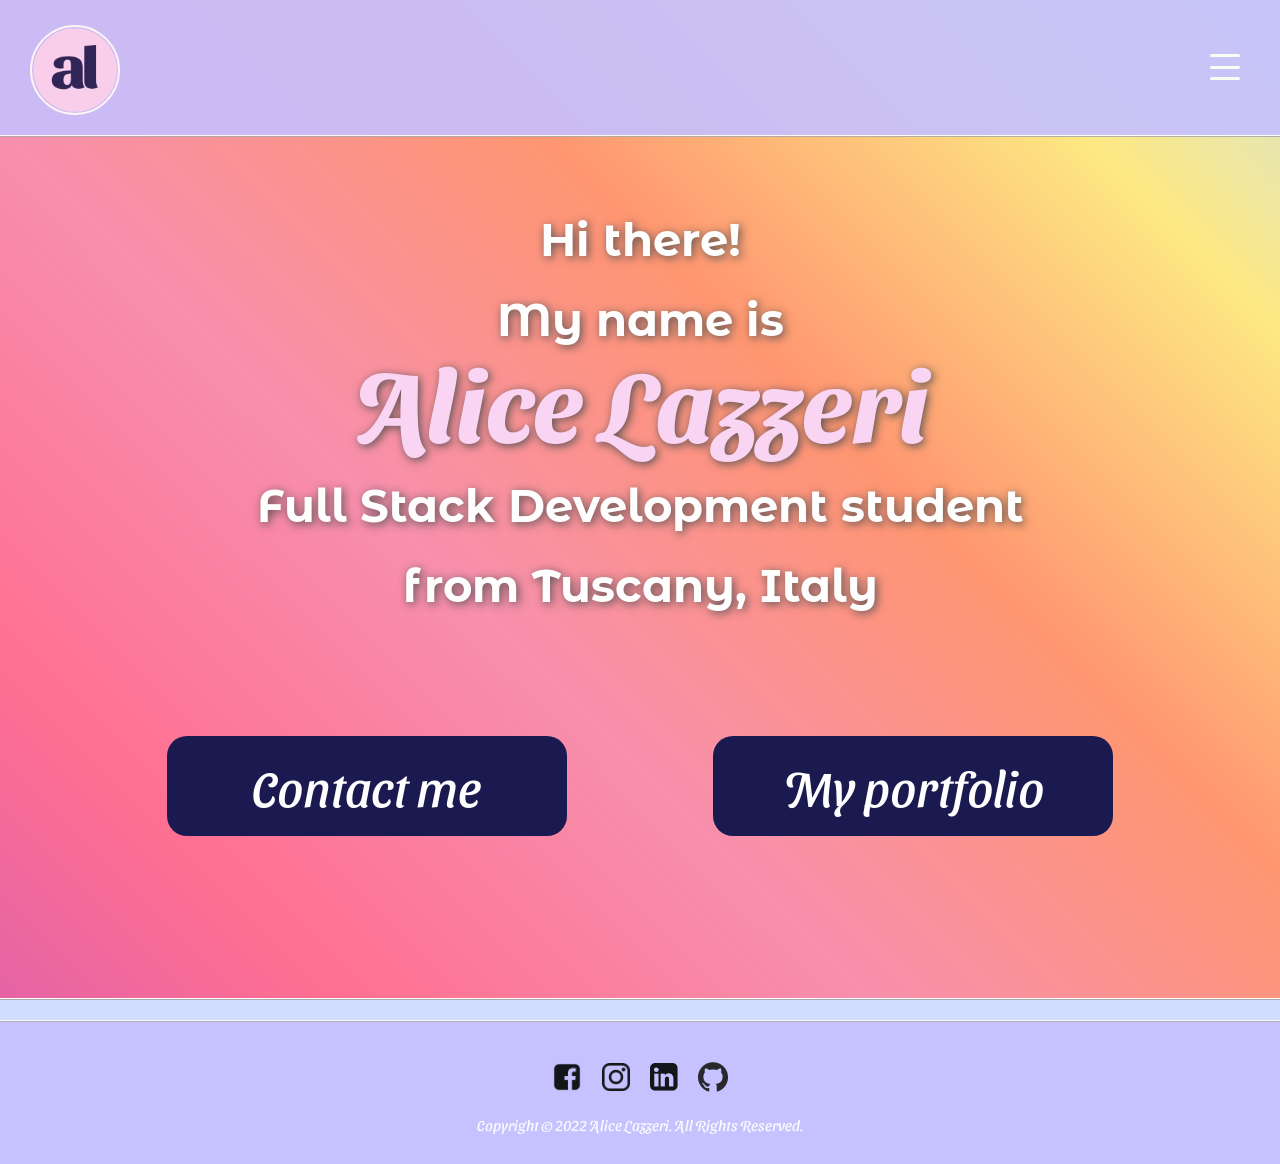
==== commit aa0206da: "changes to the various pages committed" ====
--- a/index.html
+++ b/index.html
@@ -4,6 +4,10 @@
 
   <meta charset="UTF-8">
   <meta http-equiv="X-UA-Compatible" content="IE=edge">
+  <meta name="description" content="Hi there! I am Alice Lazzeri, Full Stack Development student &commat;start2impact University. In this portfolio website, you will find useful info about who I am, my works and how I can help you in creating the perfect website.">
+  <meta name="keywords" content="HTML, CSS, Bootstrap, Sass, Canva, Portfolio, Full Stack Development, coding, webiste restyling">
+  <meta name="author" content="Alice Lazzeri">
+  <meta name="google-site-verification" content="+nxGUDJ4QpAZ5l9Bsjdi102tLVC21AIh5d1Nl23908vVuFHs34=">
   <meta name="viewport" content="width=device-width, initial-scale=1.0">
   <title>Alice Lazzeri &#10072; Full Stack Developer</title>
 
@@ -11,11 +15,7 @@
 
   <link rel="stylesheet" href="assets/css/general.css">
   <link rel="stylesheet" href="assets/css/header.css">
-  <link rel="stylesheet" href="assets/css/homepage.css">
-  <link rel="stylesheet" href="assets/css/aboutme.css">
-  <link rel="stylesheet" href="assets/css/portfolio.css">
-  <link rel="stylesheet" href="assets/css/skills.css">
-  <link rel="stylesheet" href="assets/css/contacts.css">
+  <link rel="stylesheet" href="assets/css/index.css">
   <link rel="stylesheet" href="assets/css/footer.css">
 
   <link rel="preconnect" href="https://fonts.googleapis.com">
@@ -31,7 +31,7 @@
     <nav class="navbar">
       <div class="left-section">
         <div class="logo-container">
-          <a href="#homepage"> 
+          <a href="index.html"> 
             <img class="lazzeri-logo" src="assets/images/logo.png" alt="My logo">
           </a>
         </div>
@@ -43,11 +43,11 @@
               <span class="nav-icon"></span>
           </label>
           <ul class="menu">
-            <li><a class="sections" href="#homepage">Home</a></li>
-            <li><a class="sections" href="#aboutme">About me</a></li>
-            <li><a class="sections" href="#portfolio">Portfolio</a></li>
-            <li><a class="sections" href="#skills">Skills</a></li>
-            <li><a class="sections" href="#contacts">Contacts</a></li>
+            <li><a class="sections" href="index.html">Home</a></li>
+            <li><a class="sections" href="aboutme.html">About me</a></li>
+            <li><a class="sections" href="portfolio.html">Portfolio</a></li>
+            <li><a class="sections" href="skills.html">Skills</a></li>
+            <li><a class="sections" href="contacts.html">Contacts</a></li>
           </ul>
         </div>
       </div>
@@ -65,112 +65,11 @@
     </div>
     <div class="buttons-container">
       <button class="contact-me">
-        <a class="contact-action" href="#contacts">Contact me</a>
+        <a class="contact-action" href="contacts.html">Contact me</a>
       </button>
       <button class="contact-me">
-        <a class="contact-action" href="#portfolio">My portfolio</a>
+        <a class="contact-action" href="portfolio.html">My portfolio</a>
       </button>
-    </div>
-  </section>
-
-  <!--About me-->
-
-  <section class="intro-aboutme" id="aboutme">
-    <h1 class="title-section">About me</h1>
-    <div class="pic-container">
-      <img class="profile-pic" src="assets/images/alice-lazzeri.png" alt="It's me">
-    </div>
-    <div class="mystory-container">
-      <p class="mystory">My name is <strong>Alice</strong> and I was born and raised in Tuscany, Italy.</p>
-      <p class="mystory">From the very childhood, <strong>creativity</strong> has always been a major feature of my personality, together with a fond love for literature, everything being driven by a strong <strong>thrist for knowledge</strong> in general.</p>
-      <p class="mystory">That’s why after graduating in English Language and Literature, I decided to explore the field of <strong>technology</strong> and <strong>web development</strong>, and discovered new languages to learn, such as HTML and CSS: I immediately fell in love with it!</p>
-      <p class="mystory">I am currently studying to become a <strong>Full Stack Developer</strong> at <a class="s2i-link"href="https://www.start2impact.it/" target="_blank">start2impact University</a>. Long story short, I am learning how to do <strong>website programming</strong>, wishing to build my own career in the digital world. </p>
-    </div>
-    <div class="button-container">
-      <button class="download-cv"><a class="download-action" href="assets/pdf/CV_Lazzeri_Alice.pdf" target="_blank">Download here my CV</a></button>
-    </div>
-  </section>
-  
-  <!--Portfolio-->
-
-  <section class="intro-portfolio" id="portfolio">
-    <h1 class="title-section">Portfolio</h1>
-    <div class="pic-container">
-      <img class="loading" src="assets/images/kitty.gif" alt="Loading">
-    </div>
-    <div class="workinprog-container">
-      <p class="workinprog"><span class="workinprog-title">Work in progress!</span> <br><br> 
-      The Portfolio section is still in the making. Come back later to learn more about my work!</p>
-    </div>
-  </section>
-
-  <!--Skills-->
-
-  <section class="intro-skills" id="skills">
-    <h1 class="title-section">Skills</h1>
-    <div class="skills-container">
-      <div class="skill-container">
-        <img class="logo-pic" src="assets/images/html-logo.png" alt="HTML logo">
-        <p class="html-text">HTML</p>
-      </div>
-      <div class="skill-container">
-        <img class="logo-pic" src="assets/images/css-logo.png" alt="CSS logo">
-        <p class="css-text">CSS</p>
-      </div>
-      <div class="skill-container">
-        <img class="logo-pic bootstrap-pic" src="assets/images/bootstrap-logo.png" alt="Bootstrap logo">
-        <p class="bootstrap-text">BOOTSTRAP</p>
-      </div>
-      <div class="skill-container">
-        <img class="logo-pic" src="assets/images/sass-logo.png" alt="SASS logo">
-        <p class="sass-text">SASS</p>
-      </div>
-      <div class="skill-container">
-        <img class="logo-pic" src="assets/images/github-logo.png" alt="GitHub logo">
-        <p class="github-text">GITHUB</p>
-      </div>
-      <div class="skill-container">
-        <img class="logo-pic" src="assets/images/canva-logo.png" alt="Canva logo">
-        <p class="canva-text">CANVA</p>
-      </div>
-    </div>
-    <h1 class="title-section howcanihelp-title">How can I help?</h1>
-    <p class="skills-description">The skills I have recently achieved allow me to create and edit websites through coding mainly with HTML and CSS languages.</p>
-    <div class="skills-pic-container">
-      <img class="skills-pic" src="assets/images/coding.png" alt="Coding">
-    </div>
-    <div class="howcanihelp-container">
-      <p class="howcanihelp-description"><strong>Website building</strong></p>
-      <p class="howcanihelp-description">Creation of an entire website from scratch.</p>
-    </div>
-    <div class="skills-pic-container">
-      <img class="skills-pic" src="assets/images/restyling.png" alt="Restyling">
-    </div>
-    <div class="howcanihelp-container">
-      <p class="howcanihelp-description"><strong>Website restyling</strong></p>
-      <p class="howcanihelp-description">Makeover of websites already online.</p>
-    </div>
-  </section>
-  
-  <!--Contacts-->
-
-  <section class="intro-contacts" id="contacts">
-    <h1 class="title-section">Contacts</h1>
-    <div class="contacts-container">
-      <p class="contactme"><span class="contactme-title">Let's get in touch!</span> <br><br>
-      If you want to work with me, I’ll be glad to hear your proposals: fill in the form down below. I can’t wait to create something marvellous with you!</p>
-    </div>
-    <div class="contact-form">
-      <form class="contact" action="mailto:alice.lazzeri@hotmail.it" method="post" enctype="multipart/form-data" name="EmailForm">
-        <input type="text" name="contact- name" placeholder="Your first and last name" required>
-        <input type="email" name="contact-email" placeholder="Your email" required>
-        <input type="text" name="location" placeholder="Your location" required>
-        <textarea name="contact-message" cols="30" rows="10" placeholder="Type your message here" required></textarea>
-        <div class="contact-buttons">
-          <input class="send" type="submit" name="submit" value="Submit">
-          <button class="send" type="reset" class="btn btn-primary">Reset</button>
-        </div>
-      </form>
     </div>
   </section>
 
@@ -191,17 +90,12 @@
         <a href="https://github.com/alicelazzeri" target="_blank">
           <img class="icon github-icon" src="assets/images/github-logo.png" alt="GitHub">
         </a>
-        <a href="mailto:alice.lazzeri@hotmail.it" target="_blank">
-          <img class="icon outlook-icon" src="assets/images/outlook-logo.png" alt="Outlook">
-        </a>
       </div>
       <div class="copyright-container">
         <p class="copyright">Copyright &#169; 2022 Alice Lazzeri. All Rights Reserved.</p>
       </div>
     </div>
   </footer>
-</body>
-</html>
 
-
-
+  </body>
+  </html>
--- a/assets/css/general.css
+++ b/assets/css/general.css
@@ -1,3 +1,5 @@
+/* Desktop style */
+
 * {
   padding: 0;
   margin: 0;
@@ -8,7 +10,7 @@
 }
 body {
   background-color: #d0ddff;
-  height: 5000px;
+  height: 1000px;
 }
 p {
   font-family: 'Montserrat Alternates', sans-serif;
@@ -31,11 +33,32 @@
 
 @media screen and (max-width: 576px) {
 
+  body {
+    background-color: #d0ddff;
+    height: 700px;
+  }
+
   .title-section {
     font-size: 35px;
     padding: 5px;
     margin-top: 30px;
   }
-  
+
 }
 
+/* Tablet style */
+
+@media screen and (min-width: 577px) and (max-width: 960px) {
+
+  body {
+    background-color: #d0ddff;
+    height: 900px;
+  }
+
+  .title-section {
+    font-size: 45px;
+    padding: 7px;
+    margin-top: 45px;
+  }
+
+}
--- a/assets/css/header.css
+++ b/assets/css/header.css
@@ -1,4 +1,7 @@
+/* Desktop style */
+
 nav {
+  width: 100%;
   display: flex;
   flex-direction: row;
   justify-content: space-between;
@@ -60,9 +63,6 @@
   width: 500px;
   text-align: right;
   color: #f9d5f3;
-  border-left-color: #1b1a50;
-  border-left-width: 3px;
-  border-left-style: solid;
   text-shadow: 0 0 20px rgb(85, 81, 81);
 }
 .sections:active {
@@ -178,9 +178,44 @@
 
 /* Tablet style */
 
-@media screen and (min-width: 768px) and (max-width: 960px) {
+@media screen and (min-width: 577px) and (max-width: 960px) {
+
+  nav {
+    padding-bottom: 0;
+    width: 100%;
+  }
+  .lazzeri-logo {
+    width: 70px;
+    height: 70px;
+    border-radius: 35px;
+  }
+  .nav-icon,
+  .nav-icon::after,
+  .nav-icon::before {
+    width: 25px;
+    height: 2px;
+  }
+  .nav-icon::after {
+    top: -10px;
+  }
+  .nav-icon::before {
+    top: 8px;
+  }
+  .menu-button:checked ~.menu-icon .nav-icon::before {
+    transform: rotate(-45deg);
+    top: 1px;
+  }
+  .menu-button:checked ~ .menu-icon .nav-icon::after {
+    transform: rotate(45deg);
+    top: -1px;
+  }
+  .sections {
+    font-size: 25px;
+  }
+  .sections:hover {
+    width: 300px;
+  }
+}
   
-}
-  
-
-
+
+
--- a/assets/css/index.css
+++ b/assets/css/index.css
@@ -0,0 +1,186 @@
+/* Desktop style */
+
+.intro-homepage {
+  text-align: center;
+  width: 100%;
+  height: 1000px;
+  padding-top: 100px;
+  padding-bottom: 400px;
+  text-align: center;
+  background-color: #d8e3ff;
+  border-bottom-style: ridge;
+  border-bottom-color: #fefefe;
+  border-bottom-width: 2px;
+  background-image: linear-gradient(45deg, 
+  #845ec2,
+  #c43759, 
+  #d65db1,
+  #ff6f91,
+  #f78fad,
+  #ff9671,
+  #fde882,
+  #c1e3ff,
+  #6de195,
+  #d4fc78
+  );
+  background-size: 300%;
+  background-position: center;
+  transition: background-position 1s;
+  animation: bg-animation 7s infinite alternate;
+}
+@keyframes bg-animation {
+  0% {
+    background-position: left;
+  }
+  100% {
+    background-position: right;
+  }
+}
+.intro-container {
+  text-align: center;
+  margin-top: 100px;
+  padding-left: 200px;
+  padding-right: 200px;
+}
+.introduction {
+  font-size: 45px;
+  font-weight: bold;
+  text-align: center;
+  color: #fefefe;
+  z-index: 1;
+  line-height: 80px;
+  text-shadow: 2px 2px 10px rgb(85, 81, 81);
+}
+.name {
+  font-family: 'Sansita Swashed', cursive;
+  font-size: 100px;
+  color: #f9d5f3;
+  text-shadow: 2px 2px 10px rgb(85, 81, 81);
+}
+.buttons-container {
+  display: flex;
+  flex-direction: row;
+  justify-content: space-evenly;
+  align-items: center;
+  padding: 20px;
+}
+.contact-me {
+  margin-top: 90px;
+  background-color: #1b1a50;
+  cursor: pointer;
+  border: none; 
+  width: 400px;
+  height: 100px;
+  border-radius: 20px;
+  transition: color 0.5s box-shadow 0.5s;
+}
+.contact-me:hover {
+  box-shadow: 0 0 20px rgb(85, 81, 81);
+}
+.contact-action {
+  font-family: 'Sansita Swashed', cursive;
+  font-size: 50px;
+  color: #fefefe;
+  text-align: center;
+  transition: color 0.5s text-shadow 0.5s;
+}
+.contact-action:hover {
+  color: #f9d5f3;
+  text-shadow: 0 0 20px rgb(85, 81, 81);
+}
+.contact-action:active {
+  color: #c5c0ff;
+}
+
+/* Media queries */
+
+/* Mobile style */
+
+@media screen and (max-width: 576px) {
+
+  .intro-homepage {
+    width: 100%;
+    height: 600px;
+    margin-top: 20px;
+  }
+  .intro-container {
+    padding-left: 50px;
+    padding-right: 50px;
+    text-align: center;
+    margin-top: 30px;
+    height: 200px;
+  }
+  .introduction {
+    font-size: 20px;
+    line-height: 50px;
+    width: 300px;
+    margin-left: auto;
+    margin-right: auto;
+  }
+  .name {
+    font-size: 50px;
+  }
+  .buttons-container {
+    flex-direction: column;
+    padding-top: 10px;
+    padding-right: 10px;
+    padding-left: 10px;
+    margin-top: 80px;
+  }
+  .contact-me { 
+    margin-top: 10px;
+    width: 160px;
+    height: 50px;
+    border-radius: 10px;
+  }
+  .contact-action {
+    font-size: 20px;
+  }
+
+}
+
+/* Tablet style */
+
+@media screen and (min-width: 577px) and (max-width: 960px) {
+
+  .intro-homepage {
+    width: 100%;
+    height: 800px;
+  }
+  .intro-container {
+    padding-left: 50px;
+    padding-right: 50px;
+    text-align: center;
+    margin-top: 90px;
+    margin-bottom: 90px;
+    height: 200px;
+  }
+  .introduction {
+    font-size: 30px;
+    line-height: 55px;
+    width: 100%;
+    margin-left: auto;
+    margin-right: auto;
+  }
+  .name {
+    font-size: 75px;
+  }
+  .buttons-container {
+    display: flex;
+    flex-direction: column;
+    justify-content: space-evenly;
+    align-items: center;
+    padding: 10px;
+  }
+  .contact-me {
+    margin-top: 40px;
+    width: 260px;
+    height: 70px;
+    border-radius: 15px;
+  }
+  .contact-action {
+    font-size: 30px;
+  }
+
+}
+
--- a/assets/css/footer.css
+++ b/assets/css/footer.css
@@ -1,4 +1,7 @@
+/* Desktop style */
+
 footer {
+  width: 100%;
   margin-top: 20px;
   opacity: 0.90;
 }
@@ -46,9 +49,6 @@
 .github-icon {
   width: 50px;
 }
-.outlook-icon {
-  width: 50px;
-}
 .copyright-container {
   text-align: center;
   margin-top: 10px;
@@ -64,7 +64,7 @@
 /* Mobile style */
 
 @media screen and (max-width: 576px) {
-  
+
   footer {
     padding-top: 0;
     width: 100%;
@@ -81,8 +81,7 @@
   .facebook-icon,
   .instagram-icon,
   .linkedin-icon,
-  .github-icon,
-  .outlook-icon {
+  .github-icon {
     width: 30px;
   }
   .copyright-container {
@@ -93,4 +92,35 @@
   }
   
 }
+
+/* Tablet style */
+
+@media screen and (min-width: 577px) and (max-width: 960px) {
+
+  footer {
+    padding-bottom: 0;
+    width: 100%;
+  }
+  .icon {
+    padding: 8px;
+  }
+  .icon:hover {
+    border-radius: 5px;
+  } 
+  .icon:active {
+    border-radius: 5px;
+  }
+  .facebook-icon,
+  .instagram-icon,
+  .linkedin-icon,
+  .github-icon {
+    width: 45px;
+  }
+  .copyright-container {
+    margin-top: 8px;
+  }
+  .copyright {
+    font-size: 15px;
+  }
+}
   
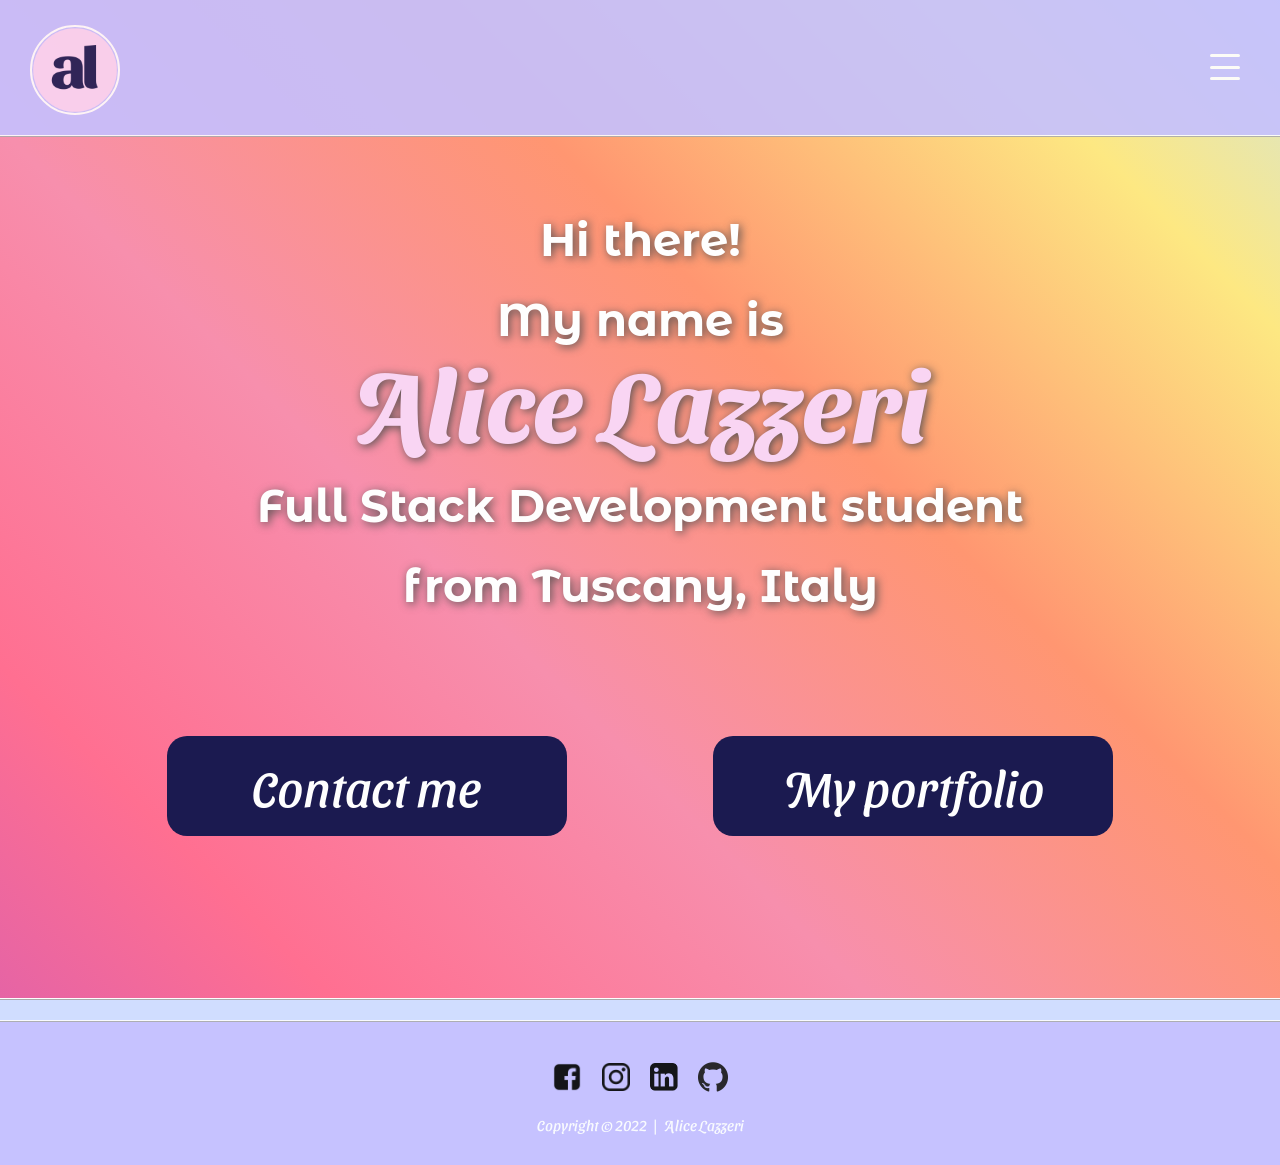
==== commit 0de277e0: "CV page and media queries for mobile and tablet created" ====
--- a/index.html
+++ b/index.html
@@ -92,7 +92,7 @@
         </a>
       </div>
       <div class="copyright-container">
-        <p class="copyright">Copyright &#169; 2022 Alice Lazzeri. All Rights Reserved.</p>
+        <p class="copyright">Copyright &#169; 2022 &#10072; Alice Lazzeri</p>
       </div>
     </div>
   </footer>
